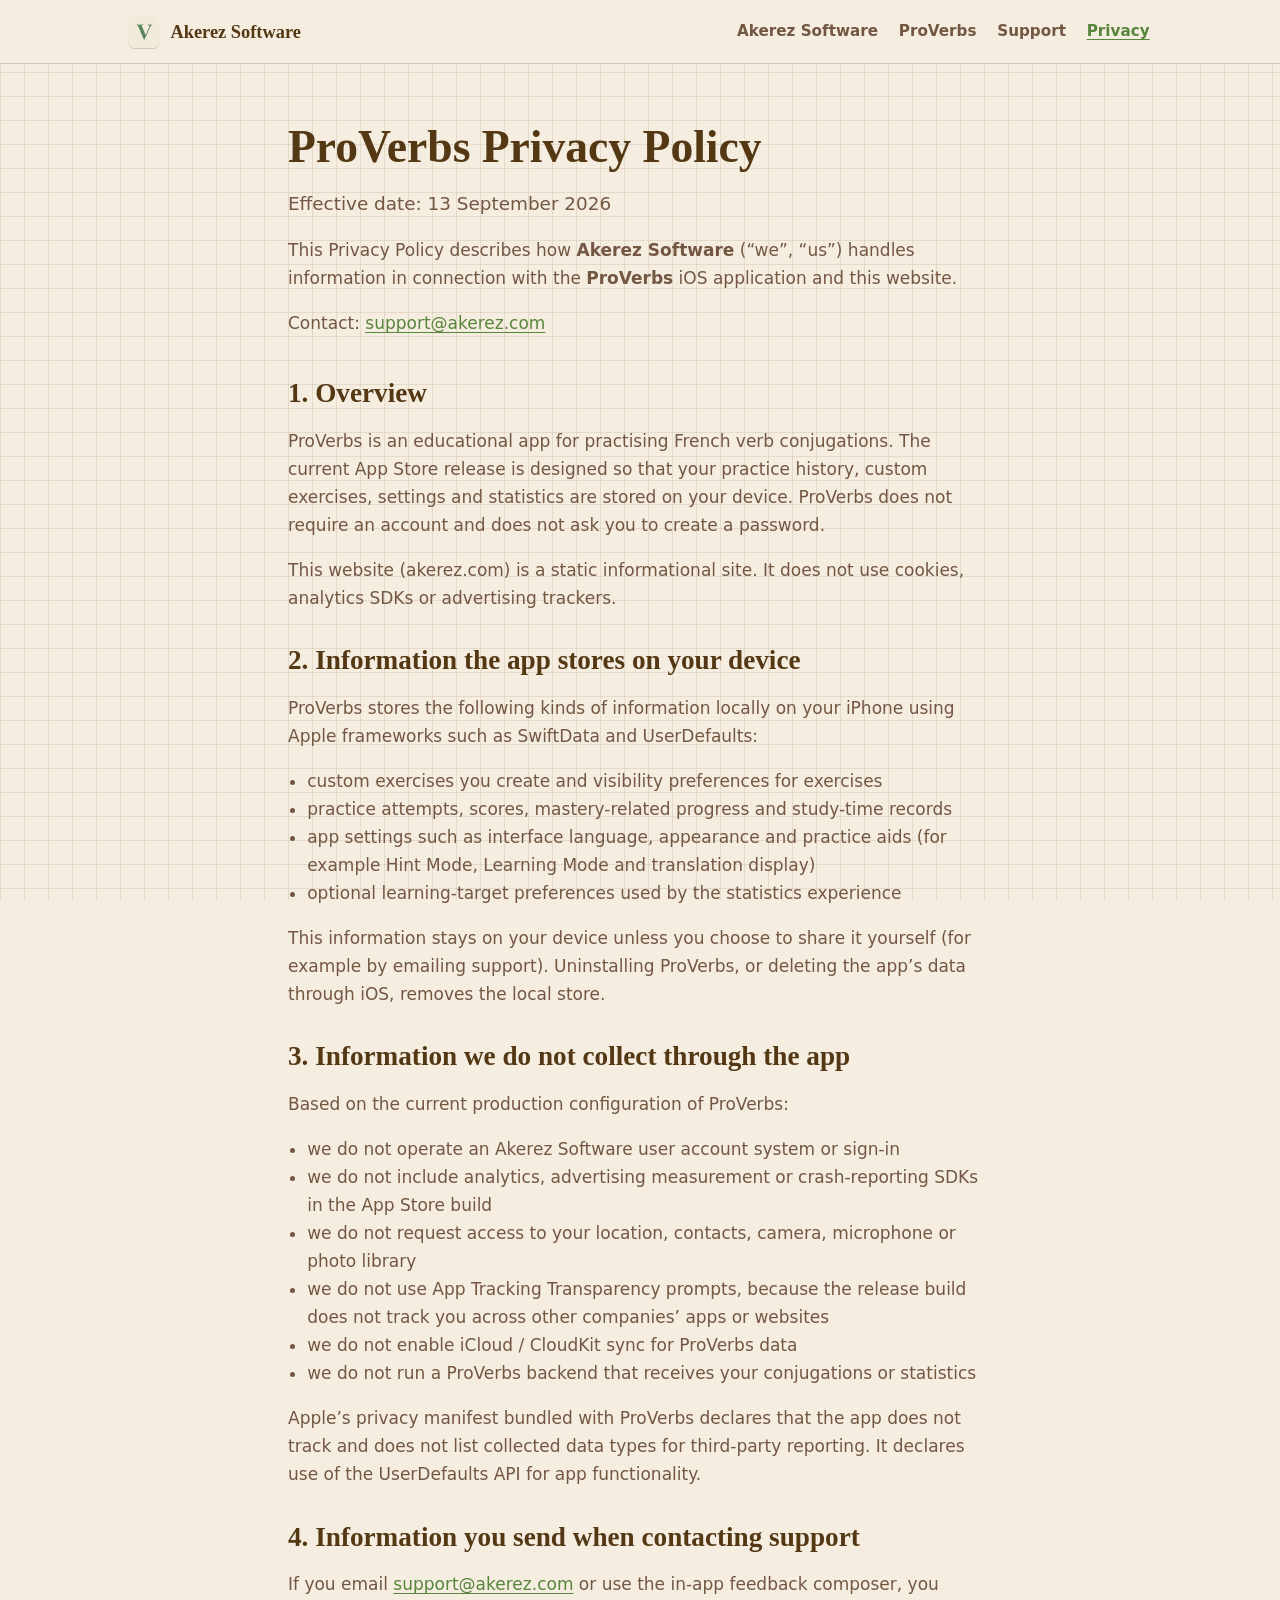
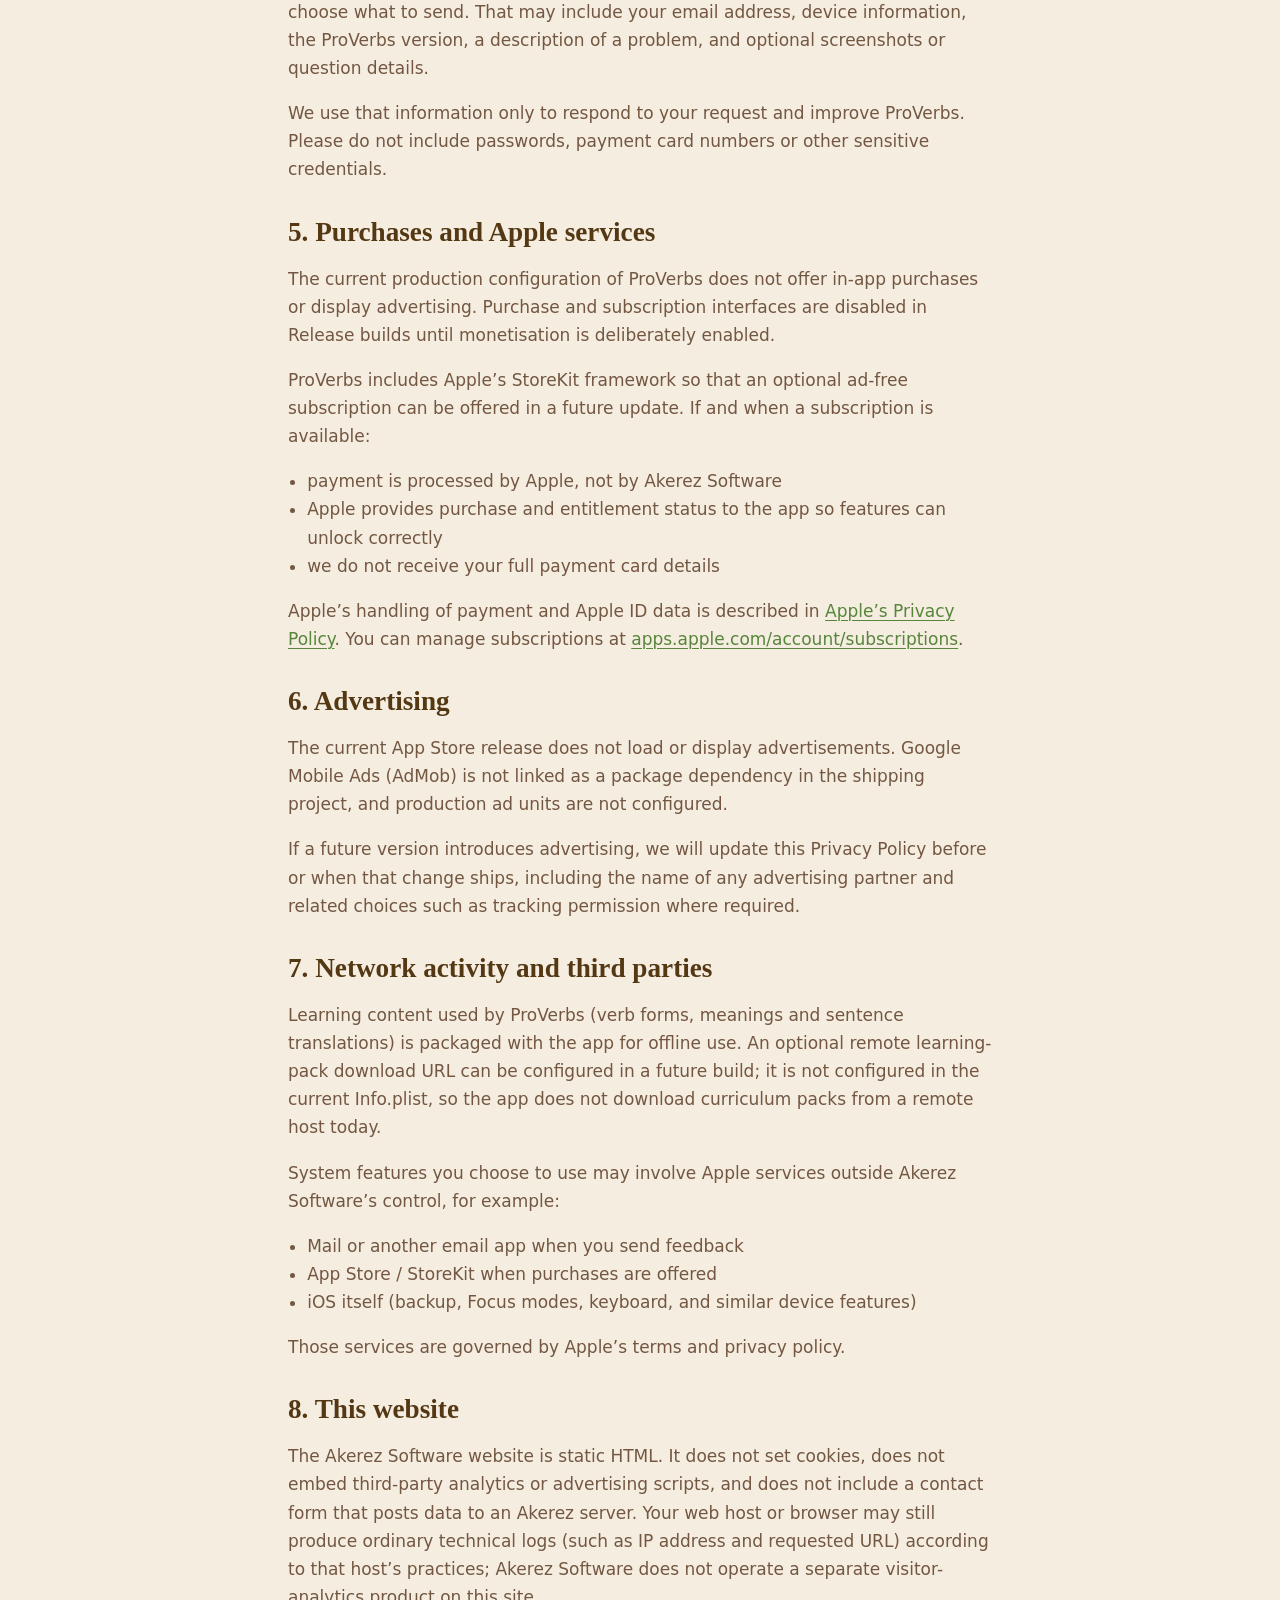
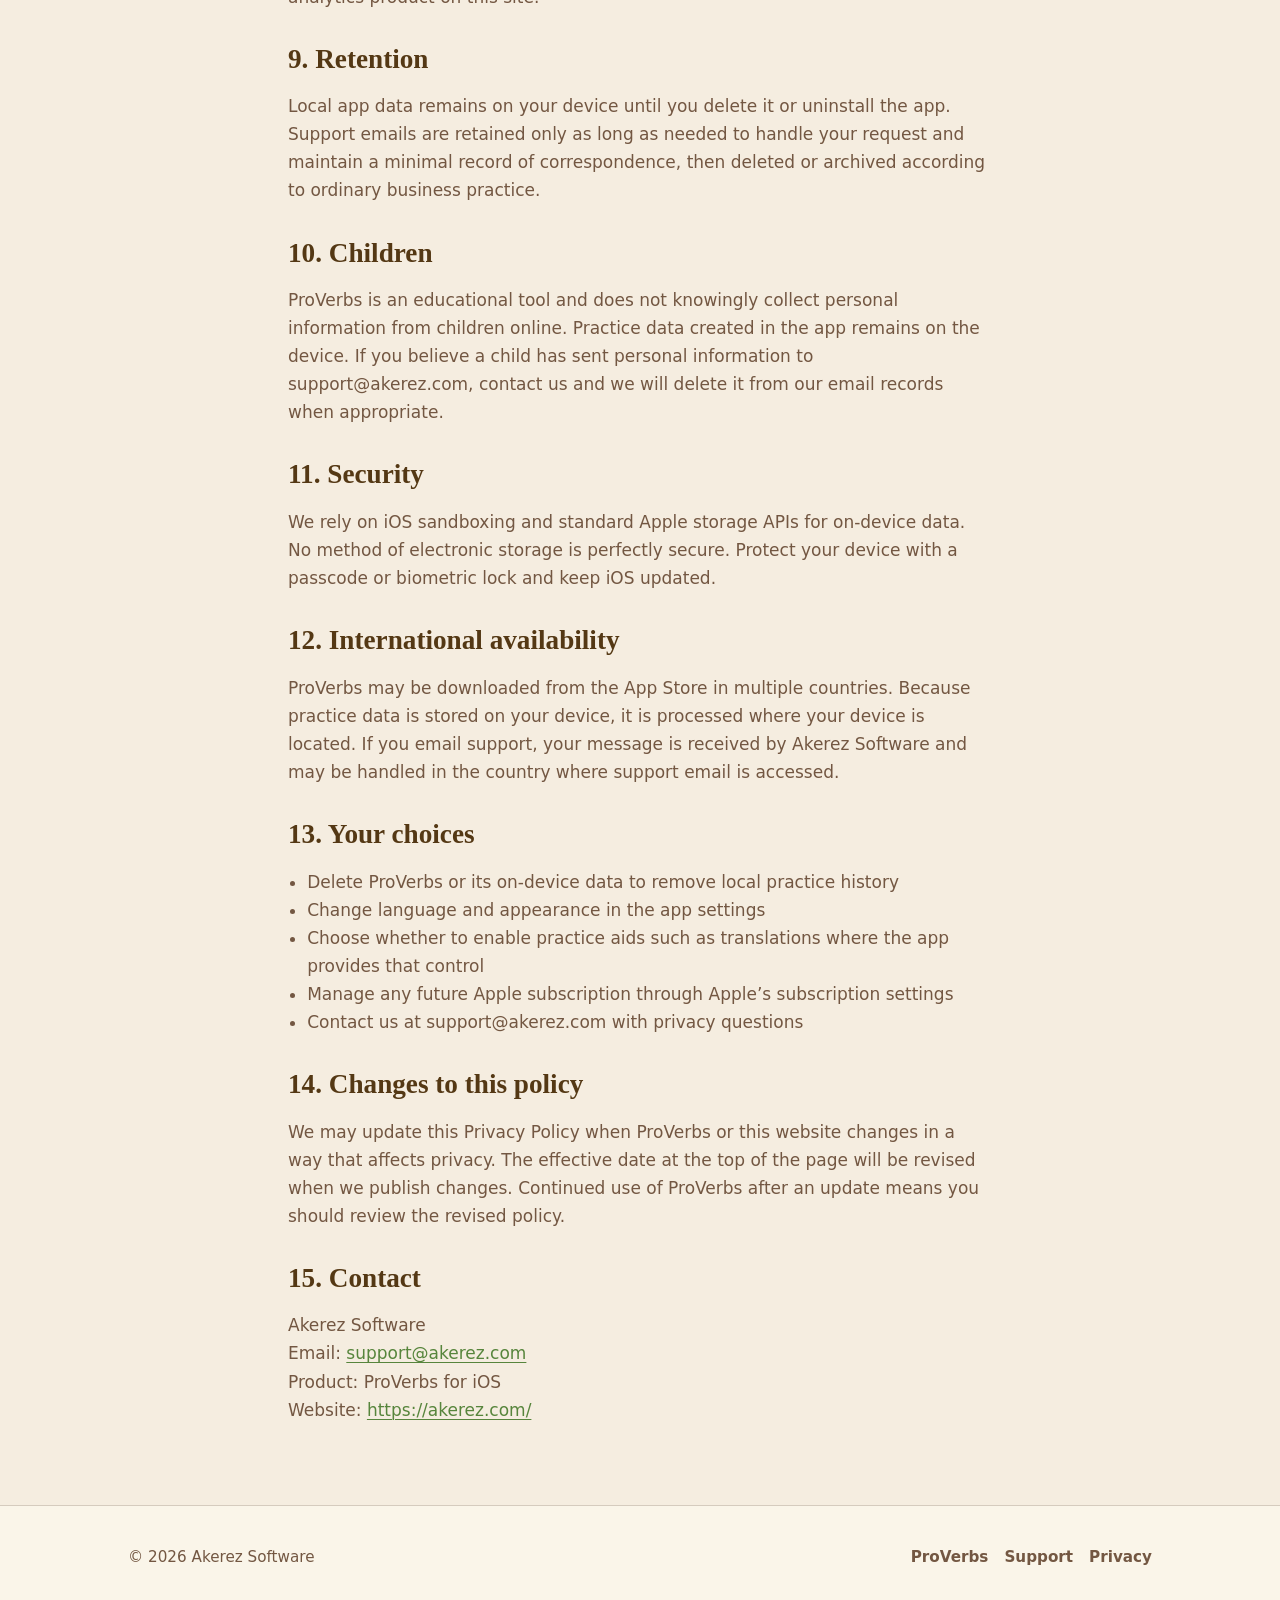
==== privacy/index.html @ 6fb81c15 "Initial commit: Akerez Software static site for ProVerbs. Publish marketing, support, and privacy pa" ====
<!DOCTYPE html>
<html lang="en">
<head>
  <meta charset="utf-8">
  <meta name="viewport" content="width=device-width, initial-scale=1">
  <title>ProVerbs Privacy Policy — Akerez Software</title>
  <meta name="description" content="Privacy Policy for the ProVerbs iOS app by Akerez Software. Learn how practice data is stored on your device and how optional Apple purchases may be handled.">
  <link rel="canonical" href="https://akerez.com/privacy/">
  <meta property="og:type" content="website">
  <meta property="og:site_name" content="Akerez Software">
  <meta property="og:title" content="ProVerbs Privacy Policy">
  <meta property="og:description" content="How ProVerbs handles information on your device and when you contact support.">
  <meta property="og:url" content="https://akerez.com/privacy/">
  <meta property="og:image" content="https://akerez.com/assets/app-icon.png">
  <meta name="twitter:card" content="summary">
  <link rel="icon" href="/assets/favicon.ico" sizes="any">
  <link rel="icon" type="image/png" href="/assets/favicon-32.png" sizes="32x32">
  <link rel="apple-touch-icon" href="/assets/apple-touch-icon.png">
  <link rel="stylesheet" href="/assets/styles.css">
</head>
<body>
  <a class="skip-link" href="#main">Skip to content</a>
  <header class="site-header">
    <div class="site-header__inner">
      <a class="brand" href="/">
        <img class="brand__mark" src="/assets/app-icon.png" width="32" height="32" alt="">
        <span>Akerez Software</span>
      </a>
      <nav class="nav" aria-label="Primary">
        <a href="/">Akerez Software</a>
        <a href="/proverbs/">ProVerbs</a>
        <a href="/support/">Support</a>
        <a href="/privacy/" aria-current="page">Privacy</a>
      </nav>
    </div>
  </header>

  <main id="main" class="shell shell--narrow policy">
    <header class="hero">
      <h1>ProVerbs Privacy Policy</h1>
      <p class="lede">Effective date: 13 September 2026</p>
      <p>This Privacy Policy describes how <strong>Akerez Software</strong> (“we”, “us”) handles information in connection with the <strong>ProVerbs</strong> iOS application and this website.</p>
      <p>Contact: <a href="mailto:support@akerez.com?subject=ProVerbs%20Privacy">support@akerez.com</a></p>
    </header>

    <section aria-labelledby="s-overview">
      <h2 id="s-overview">1. Overview</h2>
      <p>ProVerbs is an educational app for practising French verb conjugations. The current App Store release is designed so that your practice history, custom exercises, settings and statistics are stored on your device. ProVerbs does not require an account and does not ask you to create a password.</p>
      <p>This website (akerez.com) is a static informational site. It does not use cookies, analytics SDKs or advertising trackers.</p>
    </section>

    <section aria-labelledby="s-collect">
      <h2 id="s-collect">2. Information the app stores on your device</h2>
      <p>ProVerbs stores the following kinds of information locally on your iPhone using Apple frameworks such as SwiftData and UserDefaults:</p>
      <ul>
        <li>custom exercises you create and visibility preferences for exercises</li>
        <li>practice attempts, scores, mastery-related progress and study-time records</li>
        <li>app settings such as interface language, appearance and practice aids (for example Hint Mode, Learning Mode and translation display)</li>
        <li>optional learning-target preferences used by the statistics experience</li>
      </ul>
      <p>This information stays on your device unless you choose to share it yourself (for example by emailing support). Uninstalling ProVerbs, or deleting the app’s data through iOS, removes the local store.</p>
    </section>

    <section aria-labelledby="s-not-collect">
      <h2 id="s-not-collect">3. Information we do not collect through the app</h2>
      <p>Based on the current production configuration of ProVerbs:</p>
      <ul>
        <li>we do not operate an Akerez Software user account system or sign-in</li>
        <li>we do not include analytics, advertising measurement or crash-reporting SDKs in the App Store build</li>
        <li>we do not request access to your location, contacts, camera, microphone or photo library</li>
        <li>we do not use App Tracking Transparency prompts, because the release build does not track you across other companies’ apps or websites</li>
        <li>we do not enable iCloud / CloudKit sync for ProVerbs data</li>
        <li>we do not run a ProVerbs backend that receives your conjugations or statistics</li>
      </ul>
      <p>Apple’s privacy manifest bundled with ProVerbs declares that the app does not track and does not list collected data types for third-party reporting. It declares use of the UserDefaults API for app functionality.</p>
    </section>

    <section aria-labelledby="s-support">
      <h2 id="s-support">4. Information you send when contacting support</h2>
      <p>If you email <a href="mailto:support@akerez.com">support@akerez.com</a> or use the in-app feedback composer, you choose what to send. That may include your email address, device information, the ProVerbs version, a description of a problem, and optional screenshots or question details.</p>
      <p>We use that information only to respond to your request and improve ProVerbs. Please do not include passwords, payment card numbers or other sensitive credentials.</p>
    </section>

    <section aria-labelledby="s-purchases">
      <h2 id="s-purchases">5. Purchases and Apple services</h2>
      <p>The current production configuration of ProVerbs does not offer in-app purchases or display advertising. Purchase and subscription interfaces are disabled in Release builds until monetisation is deliberately enabled.</p>
      <p>ProVerbs includes Apple’s StoreKit framework so that an optional ad-free subscription can be offered in a future update. If and when a subscription is available:</p>
      <ul>
        <li>payment is processed by Apple, not by Akerez Software</li>
        <li>Apple provides purchase and entitlement status to the app so features can unlock correctly</li>
        <li>we do not receive your full payment card details</li>
      </ul>
      <p>Apple’s handling of payment and Apple&nbsp;ID data is described in
        <a href="https://www.apple.com/legal/privacy/" rel="noopener noreferrer">Apple’s Privacy Policy</a>.
        You can manage subscriptions at
        <a href="https://apps.apple.com/account/subscriptions" rel="noopener noreferrer">apps.apple.com/account/subscriptions</a>.
      </p>
    </section>

    <section aria-labelledby="s-ads">
      <h2 id="s-ads">6. Advertising</h2>
      <p>The current App Store release does not load or display advertisements. Google Mobile Ads (AdMob) is not linked as a package dependency in the shipping project, and production ad units are not configured.</p>
      <p>If a future version introduces advertising, we will update this Privacy Policy before or when that change ships, including the name of any advertising partner and related choices such as tracking permission where required.</p>
    </section>

    <section aria-labelledby="s-network">
      <h2 id="s-network">7. Network activity and third parties</h2>
      <p>Learning content used by ProVerbs (verb forms, meanings and sentence translations) is packaged with the app for offline use. An optional remote learning-pack download URL can be configured in a future build; it is not configured in the current Info.plist, so the app does not download curriculum packs from a remote host today.</p>
      <p>System features you choose to use may involve Apple services outside Akerez Software’s control, for example:</p>
      <ul>
        <li>Mail or another email app when you send feedback</li>
        <li>App Store / StoreKit when purchases are offered</li>
        <li>iOS itself (backup, Focus modes, keyboard, and similar device features)</li>
      </ul>
      <p>Those services are governed by Apple’s terms and privacy policy.</p>
    </section>

    <section aria-labelledby="s-website">
      <h2 id="s-website">8. This website</h2>
      <p>The Akerez Software website is static HTML. It does not set cookies, does not embed third-party analytics or advertising scripts, and does not include a contact form that posts data to an Akerez server. Your web host or browser may still produce ordinary technical logs (such as IP address and requested URL) according to that host’s practices; Akerez Software does not operate a separate visitor-analytics product on this site.</p>
    </section>

    <section aria-labelledby="s-retention">
      <h2 id="s-retention">9. Retention</h2>
      <p>Local app data remains on your device until you delete it or uninstall the app. Support emails are retained only as long as needed to handle your request and maintain a minimal record of correspondence, then deleted or archived according to ordinary business practice.</p>
    </section>

    <section aria-labelledby="s-children">
      <h2 id="s-children">10. Children</h2>
      <p>ProVerbs is an educational tool and does not knowingly collect personal information from children online. Practice data created in the app remains on the device. If you believe a child has sent personal information to support@akerez.com, contact us and we will delete it from our email records when appropriate.</p>
    </section>

    <section aria-labelledby="s-security">
      <h2 id="s-security">11. Security</h2>
      <p>We rely on iOS sandboxing and standard Apple storage APIs for on-device data. No method of electronic storage is perfectly secure. Protect your device with a passcode or biometric lock and keep iOS updated.</p>
    </section>

    <section aria-labelledby="s-international">
      <h2 id="s-international">12. International availability</h2>
      <p>ProVerbs may be downloaded from the App Store in multiple countries. Because practice data is stored on your device, it is processed where your device is located. If you email support, your message is received by Akerez Software and may be handled in the country where support email is accessed.</p>
    </section>

    <section aria-labelledby="s-choices">
      <h2 id="s-choices">13. Your choices</h2>
      <ul>
        <li>Delete ProVerbs or its on-device data to remove local practice history</li>
        <li>Change language and appearance in the app settings</li>
        <li>Choose whether to enable practice aids such as translations where the app provides that control</li>
        <li>Manage any future Apple subscription through Apple’s subscription settings</li>
        <li>Contact us at support@akerez.com with privacy questions</li>
      </ul>
    </section>

    <section aria-labelledby="s-changes">
      <h2 id="s-changes">14. Changes to this policy</h2>
      <p>We may update this Privacy Policy when ProVerbs or this website changes in a way that affects privacy. The effective date at the top of the page will be revised when we publish changes. Continued use of ProVerbs after an update means you should review the revised policy.</p>
    </section>

    <section aria-labelledby="s-contact">
      <h2 id="s-contact">15. Contact</h2>
      <p>Akerez Software<br>
        Email: <a href="mailto:support@akerez.com?subject=ProVerbs%20Privacy">support@akerez.com</a><br>
        Product: ProVerbs for iOS<br>
        Website: <a href="https://akerez.com/">https://akerez.com/</a>
      </p>
    </section>
  </main>

  <footer class="site-footer">
    <div class="site-footer__inner">
      <p>© 2026 Akerez Software</p>
      <nav aria-label="Footer">
        <a href="/proverbs/">ProVerbs</a>
        <a href="/support/">Support</a>
        <a href="/privacy/">Privacy</a>
      </nav>
    </div>
  </footer>
</body>
</html>
---- assets/styles.css ----
/* ProVerbs / Akerez Software — static site
   Palette mirrors the iOS AppTheme light appearance. */

:root {
  --bg: #f5ede0;
  --bg-card: #fcf7eb;
  --grid: rgba(199, 184, 158, 0.35);
  --green: #57853c;
  --green-soft: rgba(87, 133, 92, 0.16);
  --brown: #543814;
  --brown-secondary: #735742;
  --burgundy: #8c2e3d;
  --outline: rgba(84, 56, 36, 0.22);
  --focus: #2f5a2f;
  --max: 44rem;
  --wide: 64rem;
  --radius: 1rem;
  --space: clamp(1rem, 2.5vw, 1.75rem);
  --font-body: system-ui, -apple-system, "Segoe UI", Roboto, "Helvetica Neue", Arial, sans-serif;
  --font-display: "Iowan Old Style", "Palatino Linotype", Palatino, Georgia, "Times New Roman", serif;
  color-scheme: light;
}

*,
*::before,
*::after {
  box-sizing: border-box;
}

html {
  scroll-behavior: smooth;
}

@media (prefers-reduced-motion: reduce) {
  html {
    scroll-behavior: auto;
  }

  *,
  *::before,
  *::after {
    animation-duration: 0.01ms !important;
    animation-iteration-count: 1 !important;
    transition-duration: 0.01ms !important;
  }
}

body {
  margin: 0;
  min-height: 100vh;
  font-family: var(--font-body);
  font-size: 1.0625rem;
  line-height: 1.65;
  color: var(--brown);
  background-color: var(--bg);
  background-image:
    linear-gradient(var(--grid) 1px, transparent 1px),
    linear-gradient(90deg, var(--grid) 1px, transparent 1px);
  background-size: 24px 24px;
  background-attachment: fixed;
}

img {
  max-width: 100%;
  height: auto;
  display: block;
}

a {
  color: var(--green);
  text-decoration-thickness: 0.08em;
  text-underline-offset: 0.18em;
}

a:hover {
  color: var(--burgundy);
}

a:focus-visible,
button:focus-visible {
  outline: 3px solid var(--focus);
  outline-offset: 3px;
}

.skip-link {
  position: absolute;
  left: 1rem;
  top: -100px;
  z-index: 100;
  padding: 0.65rem 1rem;
  background: var(--bg-card);
  color: var(--brown);
  border: 1px solid var(--outline);
  border-radius: 0.5rem;
  font-weight: 600;
}

.skip-link:focus {
  top: 1rem;
}

.site-header {
  position: sticky;
  top: 0;
  z-index: 50;
  backdrop-filter: blur(8px);
  background: rgba(245, 237, 224, 0.92);
  border-bottom: 1px solid var(--outline);
}

.site-header__inner,
.site-footer__inner,
.shell {
  width: min(100% - 2rem, var(--wide));
  margin-inline: auto;
}

.site-header__inner {
  display: flex;
  flex-wrap: wrap;
  align-items: center;
  justify-content: space-between;
  gap: 0.75rem 1.25rem;
  padding: 0.85rem 0;
}

.brand {
  display: inline-flex;
  align-items: center;
  gap: 0.65rem;
  color: var(--brown);
  text-decoration: none;
  font-family: var(--font-display);
  font-weight: 700;
  font-size: 1.15rem;
}

.brand:hover {
  color: var(--green);
}

.brand__mark {
  width: 2rem;
  height: 2rem;
  border-radius: 0.45rem;
  box-shadow: 0 1px 0 var(--outline);
}

.nav {
  display: flex;
  flex-wrap: wrap;
  gap: 0.35rem 1rem;
}

.nav a {
  color: var(--brown-secondary);
  text-decoration: none;
  font-weight: 600;
  font-size: 0.95rem;
  padding: 0.35rem 0.15rem;
}

.nav a:hover,
.nav a[aria-current="page"] {
  color: var(--green);
  text-decoration: underline;
}

main {
  padding-block: clamp(2rem, 5vw, 3.5rem) 4rem;
}

.shell--narrow {
  width: min(100% - 2rem, var(--max));
}

.hero {
  margin-bottom: 2.5rem;
}

.hero__eyebrow {
  margin: 0 0 0.75rem;
  color: var(--green);
  font-weight: 700;
  letter-spacing: 0.04em;
  text-transform: uppercase;
  font-size: 0.8rem;
}

h1,
h2,
h3 {
  font-family: var(--font-display);
  line-height: 1.2;
  font-weight: 700;
  color: var(--brown);
}

h1 {
  margin: 0 0 0.85rem;
  font-size: clamp(2rem, 4.5vw, 2.85rem);
}

h2 {
  margin: 0 0 0.75rem;
  font-size: clamp(1.35rem, 3vw, 1.7rem);
}

h3 {
  margin: 0 0 0.5rem;
  font-size: 1.15rem;
}

.lede {
  margin: 0;
  max-width: 38rem;
  font-size: 1.15rem;
  color: var(--brown-secondary);
}

.card {
  background: var(--bg-card);
  border: 1px solid var(--outline);
  border-radius: var(--radius);
  padding: clamp(1.15rem, 2.5vw, 1.6rem);
  box-shadow: 0 8px 24px rgba(84, 56, 36, 0.06);
}

.card + .card {
  margin-top: 1.25rem;
}

.product-card {
  display: grid;
  gap: 1.25rem;
  align-items: center;
}

@media (min-width: 640px) {
  .product-card {
    grid-template-columns: auto 1fr;
  }
}

.product-card__icon {
  width: 5.5rem;
  height: 5.5rem;
  border-radius: 1.15rem;
  box-shadow: 0 4px 16px rgba(84, 56, 36, 0.12);
}

.product-card__actions {
  display: flex;
  flex-wrap: wrap;
  gap: 0.75rem 1rem;
  margin-top: 1rem;
}

.button {
  display: inline-flex;
  align-items: center;
  justify-content: center;
  gap: 0.4rem;
  min-height: 2.75rem;
  padding: 0.55rem 1.15rem;
  border-radius: 999px;
  border: 1px solid transparent;
  font-weight: 700;
  text-decoration: none;
  cursor: pointer;
}

.button--primary {
  background: var(--green);
  color: #fff;
}

.button--primary:hover {
  background: #466d42;
  color: #fff;
}

.button--ghost {
  background: transparent;
  color: var(--brown);
  border-color: var(--outline);
}

.button--ghost:hover {
  border-color: var(--green);
  color: var(--green);
}

.button--muted {
  background: var(--green-soft);
  color: var(--brown);
  border-color: transparent;
  cursor: default;
}

.feature-grid {
  display: grid;
  gap: 1.25rem;
  margin-top: 2rem;
}

@media (min-width: 720px) {
  .feature-grid {
    grid-template-columns: repeat(2, minmax(0, 1fr));
  }
}

.feature-grid h2 {
  margin-top: 0;
}

.feature-list {
  margin: 0.5rem 0 0;
  padding-left: 1.15rem;
  color: var(--brown-secondary);
}

.feature-list li + li {
  margin-top: 0.35rem;
}

.section {
  margin-top: 2.5rem;
}

.pill {
  display: inline-block;
  padding: 0.2rem 0.65rem;
  border-radius: 999px;
  background: var(--green-soft);
  color: var(--green);
  font-size: 0.8rem;
  font-weight: 700;
}

.faq details {
  border-top: 1px solid var(--outline);
  padding: 0.85rem 0;
}

.faq details:last-child {
  border-bottom: 1px solid var(--outline);
}

.faq summary {
  cursor: pointer;
  font-weight: 700;
  color: var(--brown);
  list-style: none;
}

.faq summary::-webkit-details-marker {
  display: none;
}

.faq summary::before {
  content: "+";
  display: inline-block;
  width: 1.25rem;
  color: var(--green);
  font-weight: 700;
}

.faq details[open] summary::before {
  content: "−";
}

.faq details p {
  margin: 0.65rem 0 0.15rem;
  color: var(--brown-secondary);
}

.policy h2 {
  margin-top: 2rem;
}

.policy p,
.policy li {
  color: var(--brown-secondary);
}

.policy ul {
  padding-left: 1.2rem;
}

.note {
  margin: 1.25rem 0 0;
  padding: 0.9rem 1rem;
  border-left: 4px solid var(--green);
  background: var(--green-soft);
  border-radius: 0 0.65rem 0.65rem 0;
  color: var(--brown);
}

.site-footer {
  border-top: 1px solid var(--outline);
  background: rgba(252, 247, 235, 0.85);
  padding: 1.5rem 0 2rem;
  margin-top: auto;
}

.site-footer__inner {
  display: flex;
  flex-wrap: wrap;
  gap: 0.75rem 1.5rem;
  justify-content: space-between;
  align-items: center;
  color: var(--brown-secondary);
  font-size: 0.95rem;
}

.site-footer nav {
  display: flex;
  flex-wrap: wrap;
  gap: 0.75rem 1rem;
}

.site-footer a {
  color: var(--brown-secondary);
  text-decoration: none;
  font-weight: 600;
}

.site-footer a:hover {
  color: var(--green);
  text-decoration: underline;
}

.contact-block {
  margin: 1.25rem 0;
}

.contact-block a {
  font-weight: 700;
  font-size: 1.15rem;
}

@media (max-width: 480px) {
  .nav {
    width: 100%;
  }
}
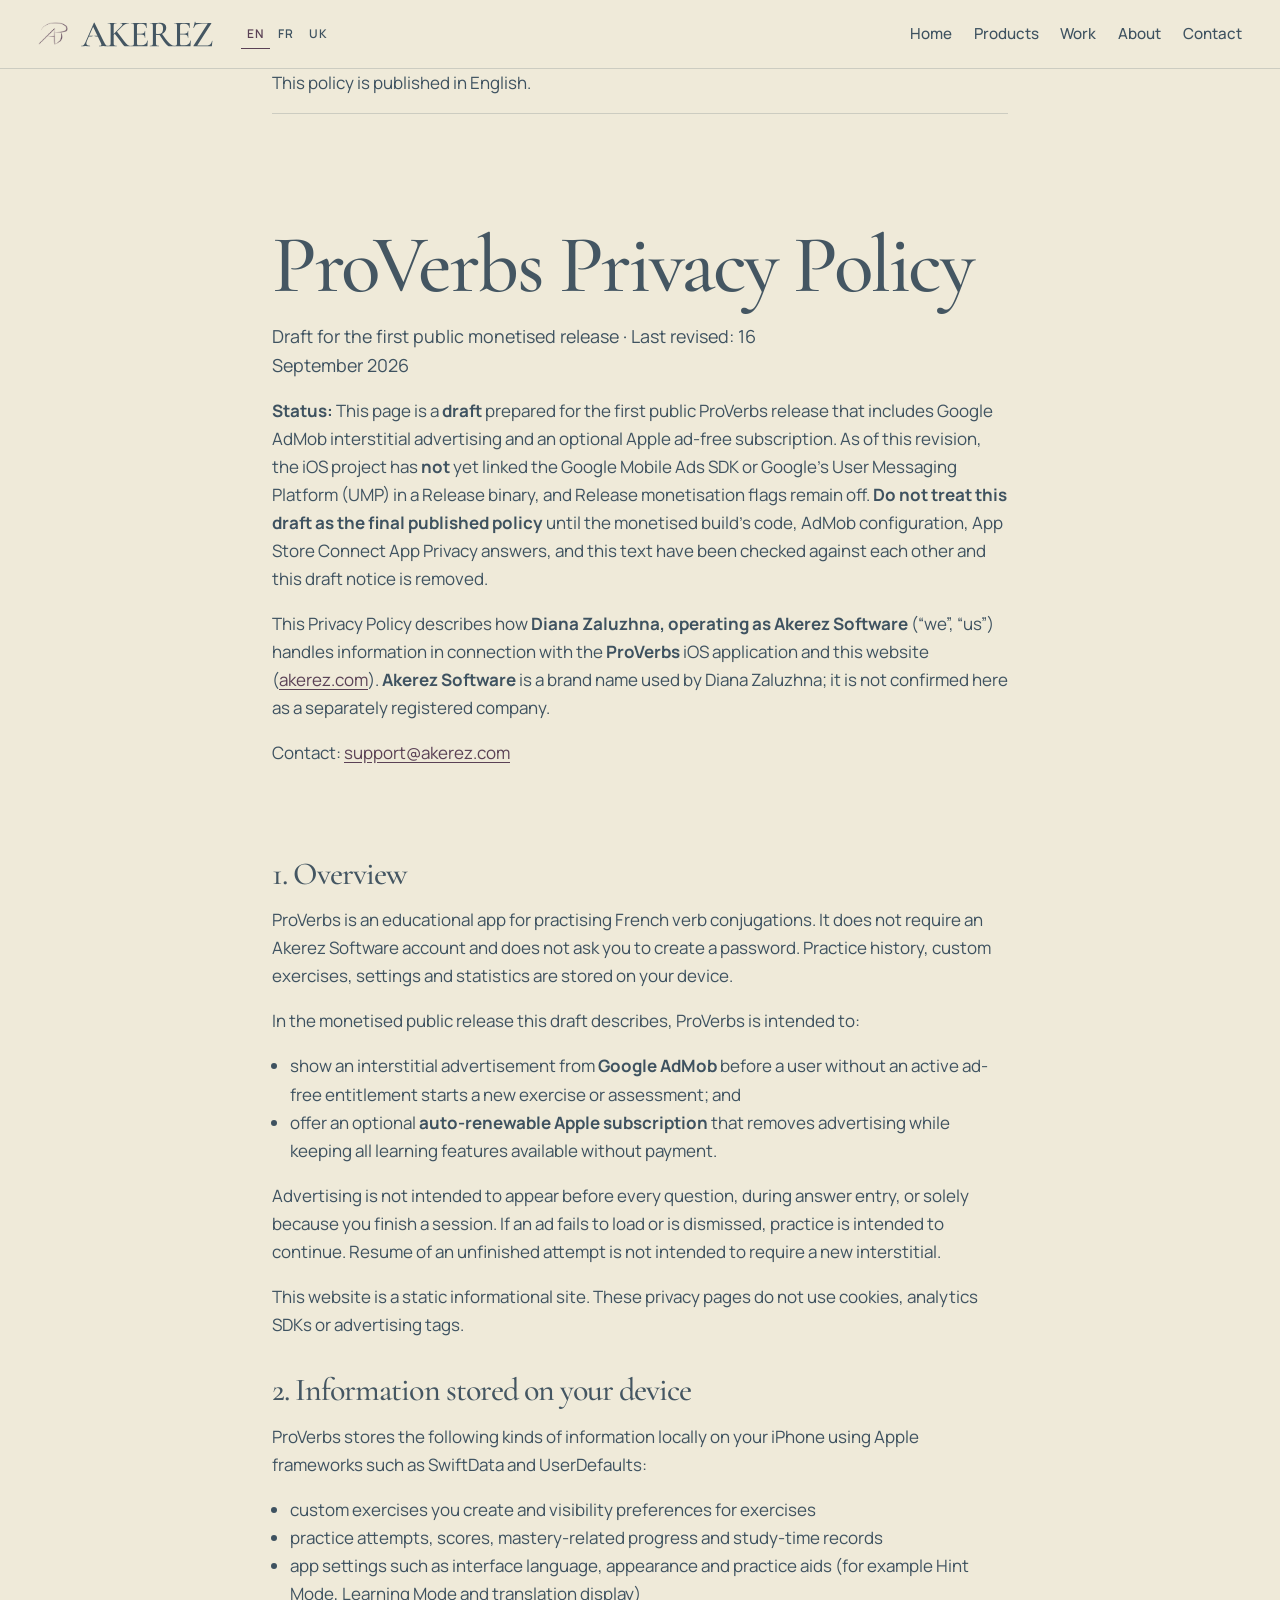
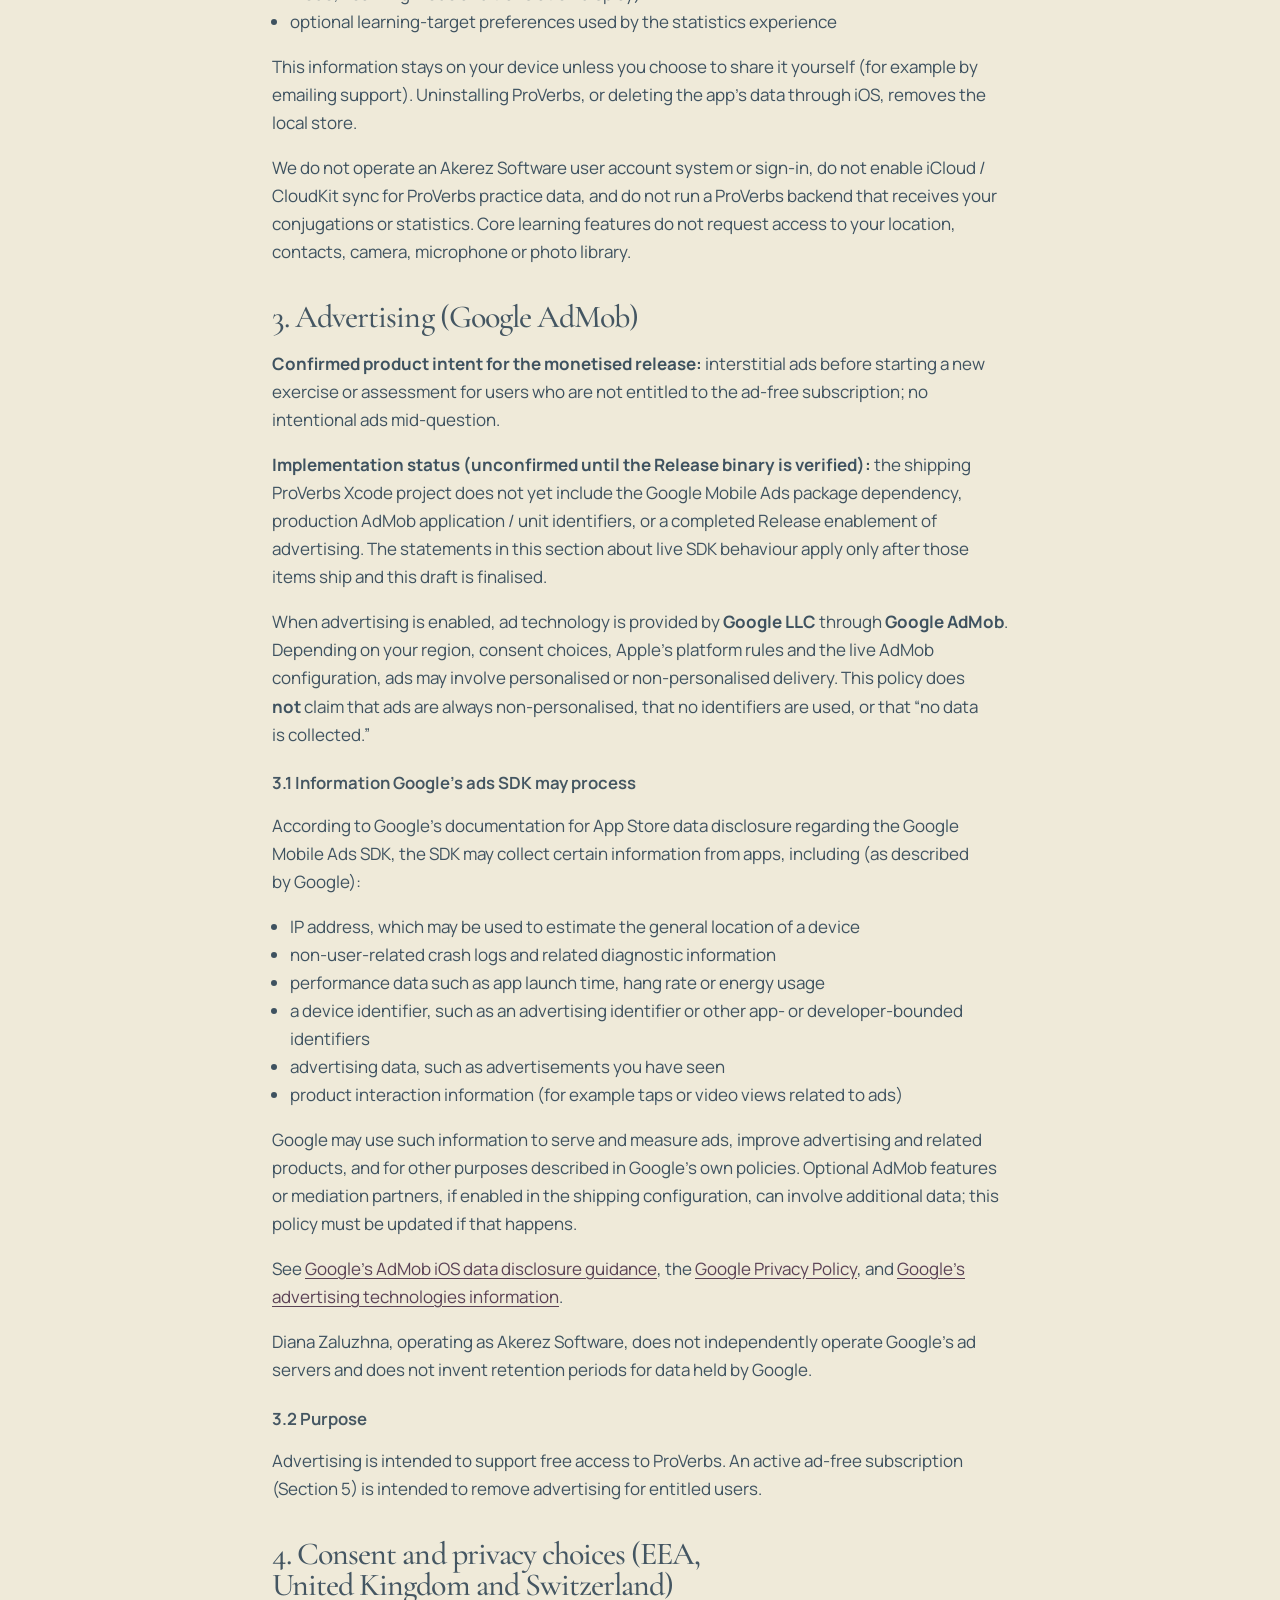
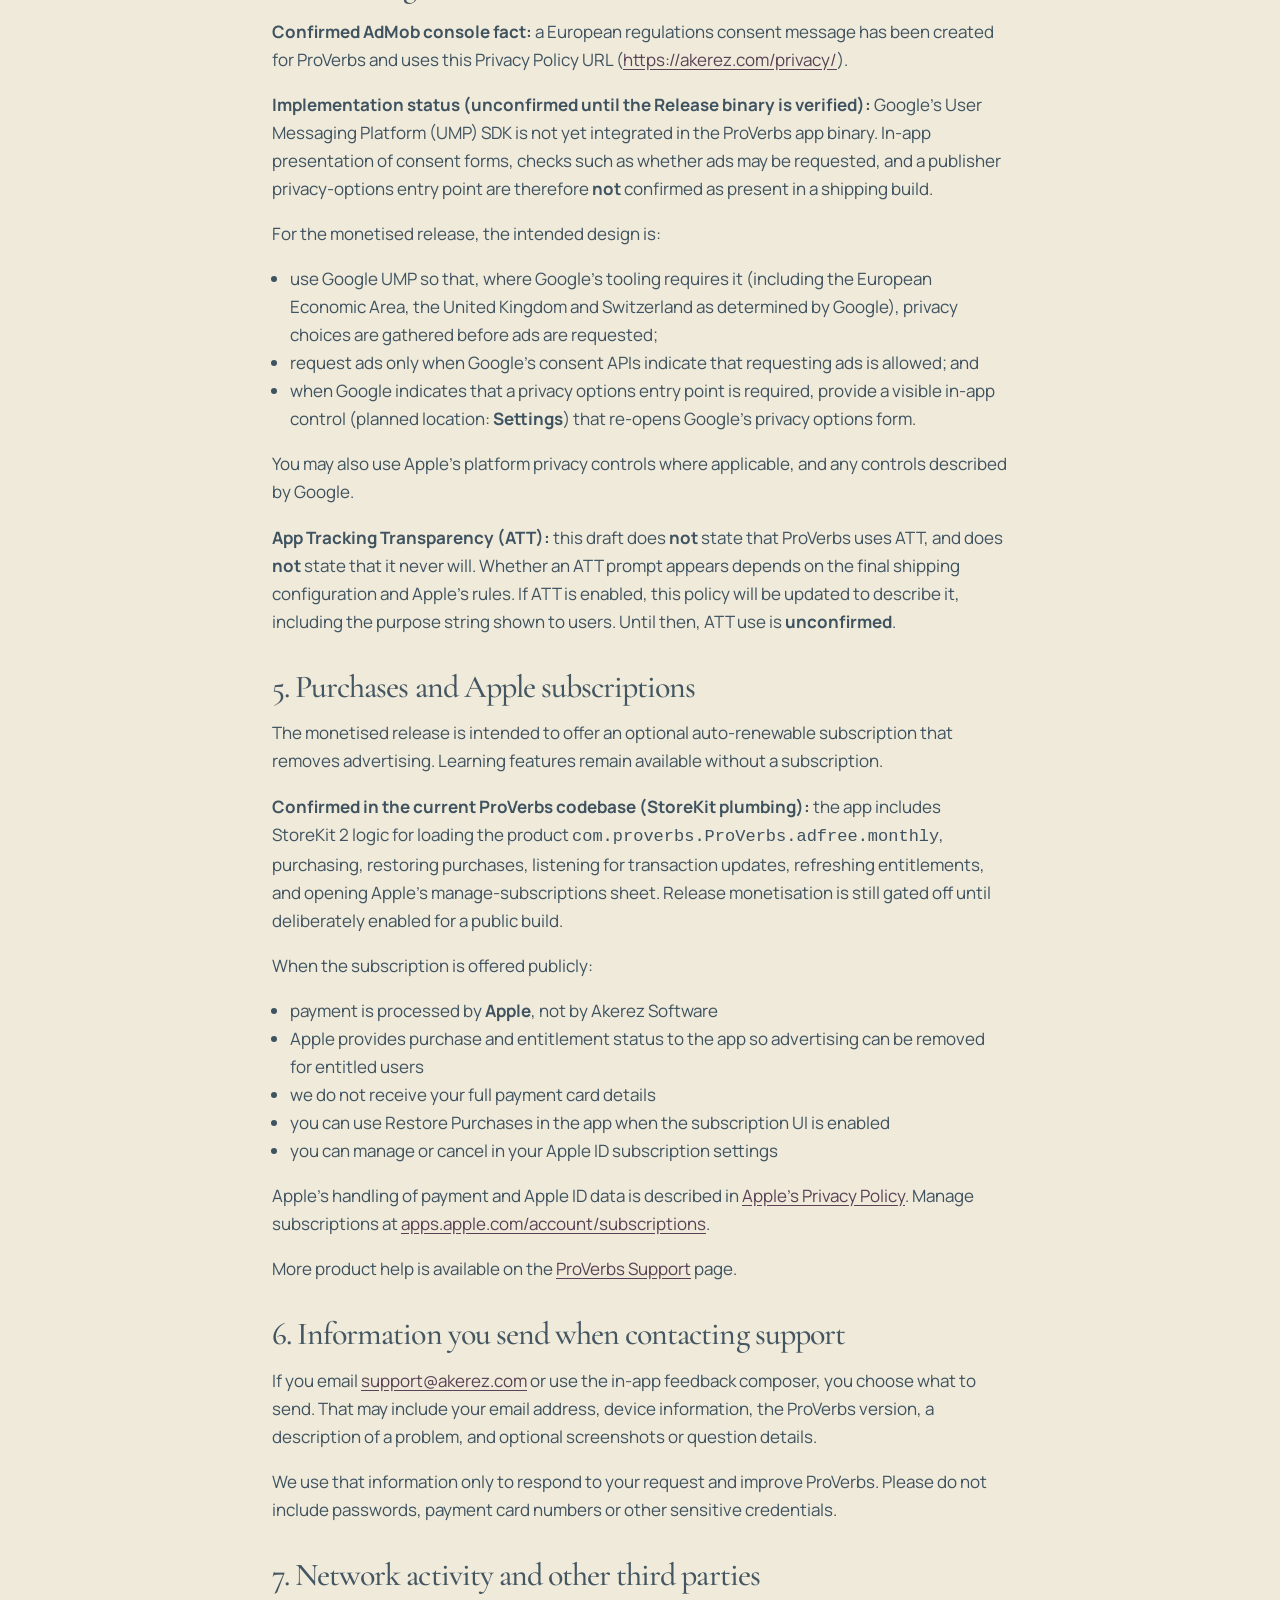
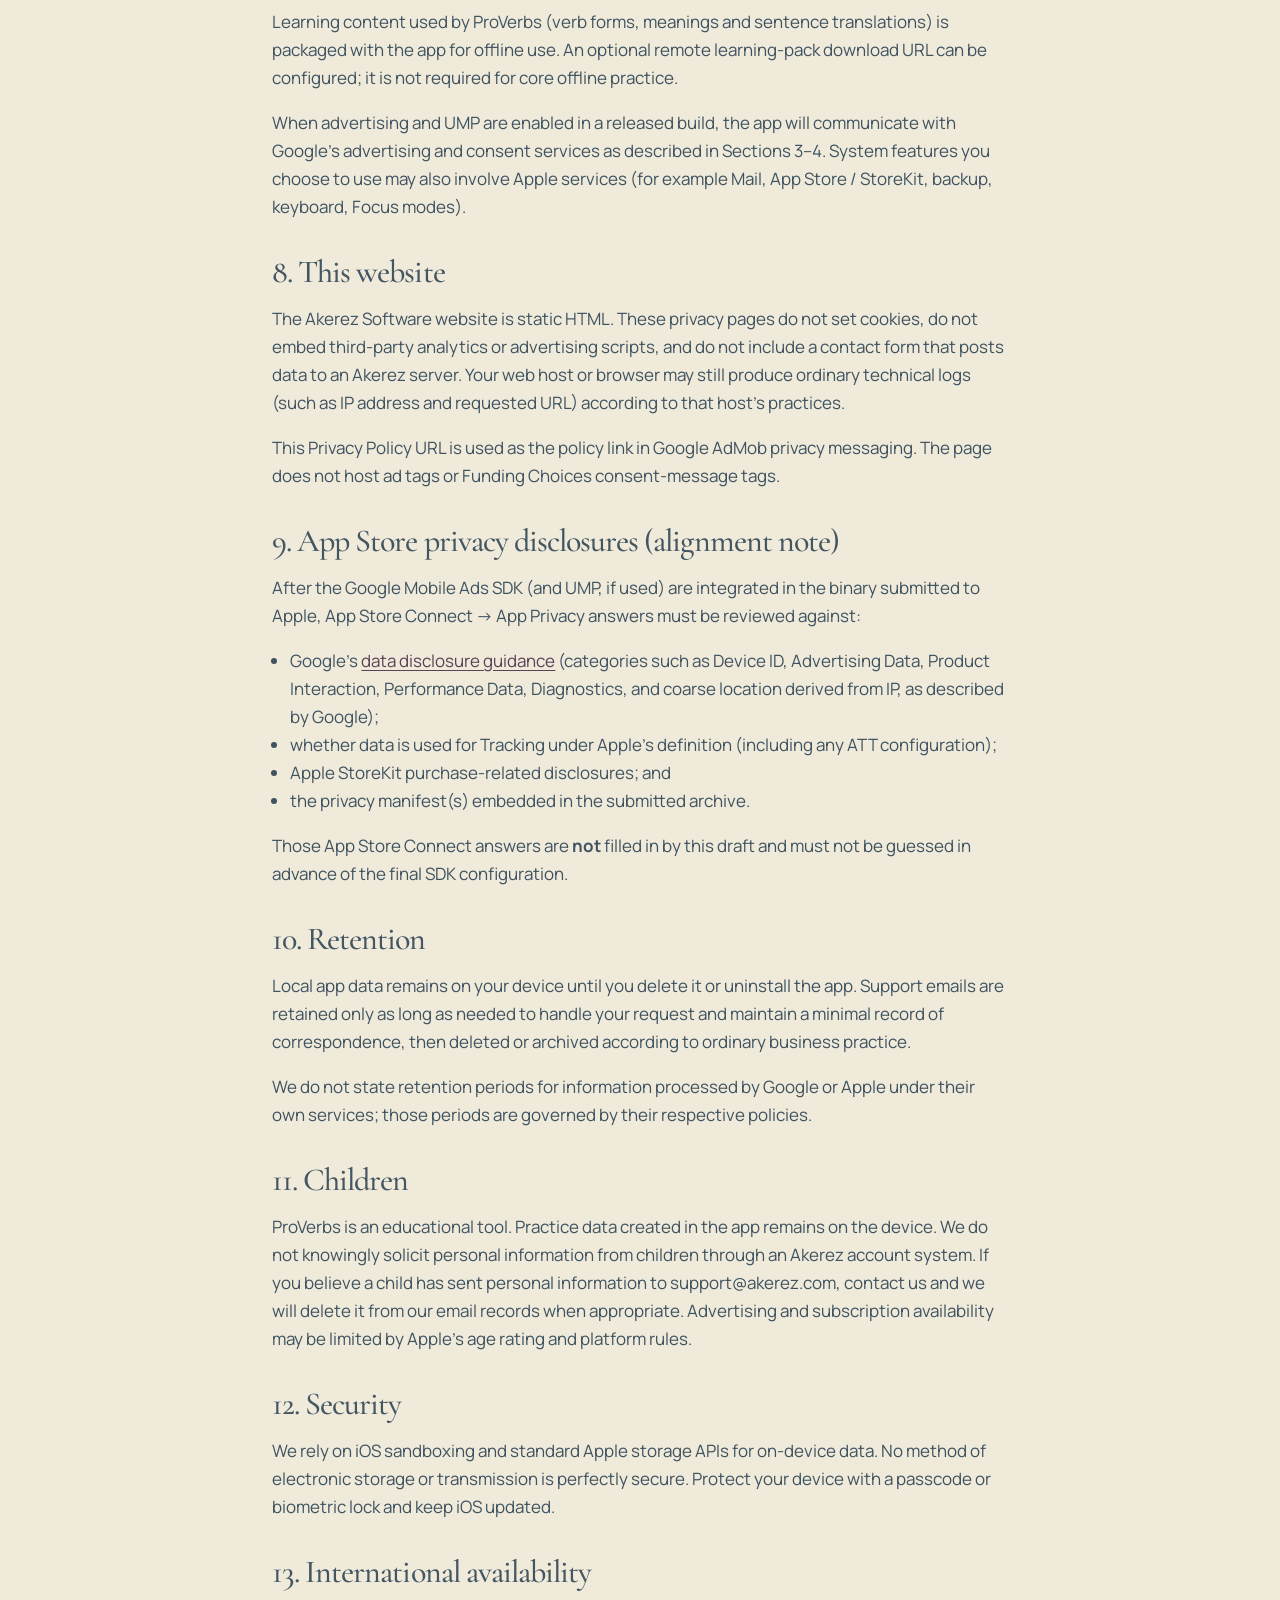
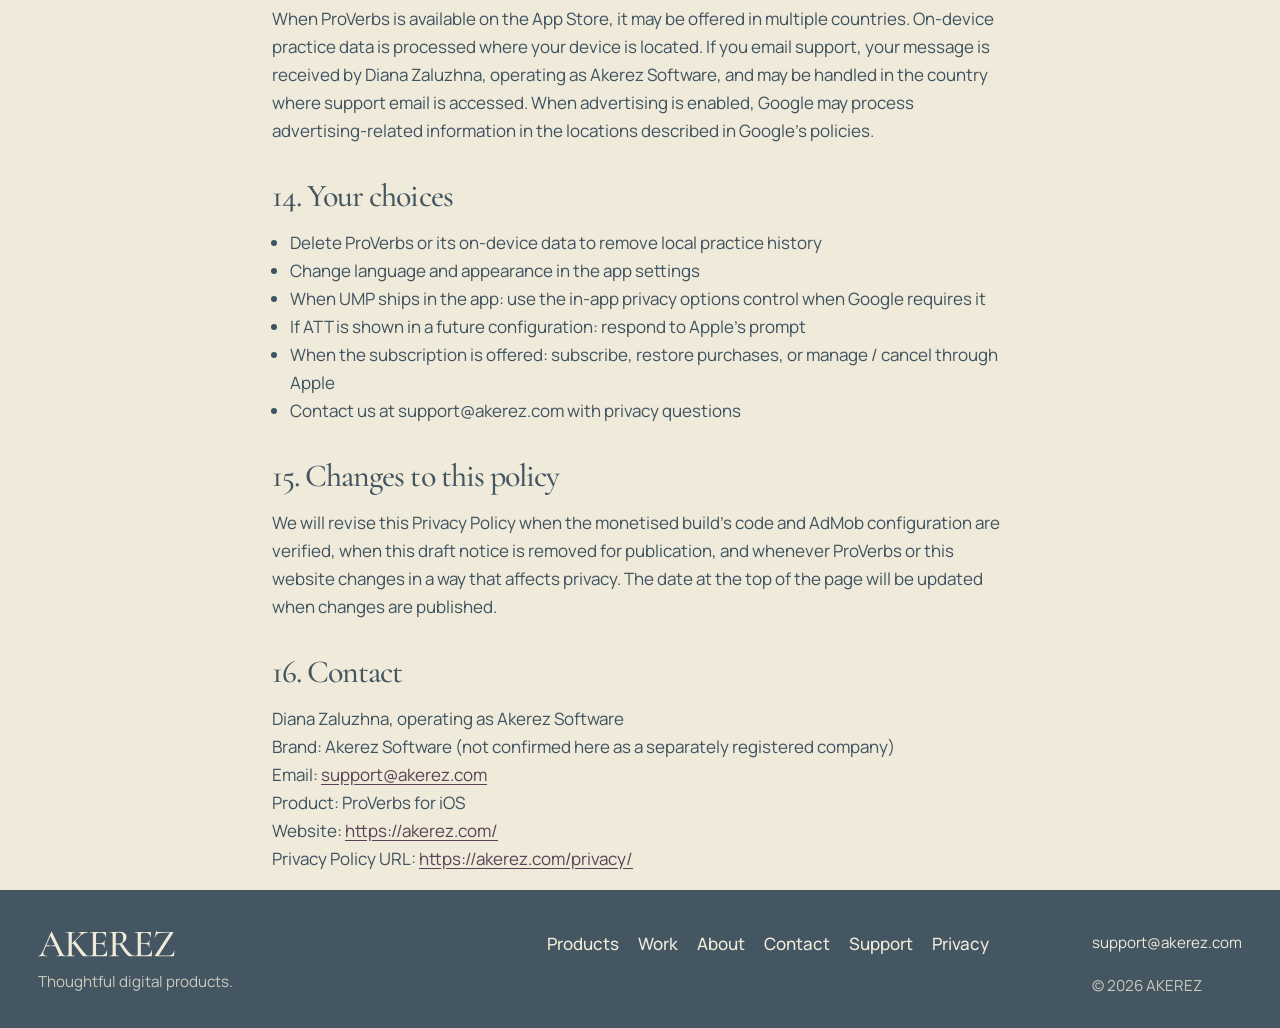
==== commit d1a68dbd: "Redesign AKEREZ around its own products. Shift the site to an editorial software identity, with prod" ====
--- a/privacy/index.html
+++ b/privacy/index.html
@@ -3,54 +3,87 @@
 <head>
   <meta charset="utf-8">
   <meta name="viewport" content="width=device-width, initial-scale=1">
-  <title>ProVerbs Privacy Policy — Akerez Software</title>
-  <meta name="description" content="Privacy Policy for the ProVerbs iOS app by Akerez Software. Learn how practice data is stored on your device and how optional Apple purchases may be handled.">
+  <title>ProVerbs Privacy Policy — AKEREZ</title>
+  <meta name="description" content="Privacy Policy for the ProVerbs iOS app by AKEREZ.">
+  <meta name="theme-color" content="#EFEAD9">
+  <meta name="robots" content="noindex">
   <link rel="canonical" href="https://akerez.com/privacy/">
   <meta property="og:type" content="website">
-  <meta property="og:site_name" content="Akerez Software">
-  <meta property="og:title" content="ProVerbs Privacy Policy">
-  <meta property="og:description" content="How ProVerbs handles information on your device and when you contact support.">
+  <meta property="og:site_name" content="AKEREZ">
+  <meta property="og:title" content="ProVerbs Privacy Policy — AKEREZ">
+  <meta property="og:description" content="Privacy Policy for the ProVerbs iOS app by AKEREZ.">
   <meta property="og:url" content="https://akerez.com/privacy/">
-  <meta property="og:image" content="https://akerez.com/assets/app-icon.png">
+  <meta property="og:image" content="https://akerez.com/assets/apple-touch-icon.png">
   <meta name="twitter:card" content="summary">
   <link rel="icon" href="/assets/favicon.ico" sizes="any">
   <link rel="icon" type="image/png" href="/assets/favicon-32.png" sizes="32x32">
   <link rel="apple-touch-icon" href="/assets/apple-touch-icon.png">
   <link rel="stylesheet" href="/assets/styles.css">
+  <script>
+    (function () {
+      try {
+        var stored = localStorage.getItem("akerez-lang");
+        var nav = (navigator.language || "en").toLowerCase();
+        var lang = stored || (nav.indexOf("fr") === 0 ? "fr" : nav.indexOf("uk") === 0 ? "uk" : "en");
+        if (lang !== "en" && lang !== "fr" && lang !== "uk") lang = "en";
+        document.documentElement.lang = lang;
+      } catch (e) {}
+      document.documentElement.classList.add("js");
+    })();
+  </script>
 </head>
-<body>
-  <a class="skip-link" href="#main">Skip to content</a>
+<body data-nav="" data-title="meta.privacy.title" data-description="meta.privacy.desc">
+  <a class="skip-link" href="#main" data-i18n="skip">Skip to content</a>
   <header class="site-header">
-    <div class="site-header__inner">
+    <div class="shell site-header__bar">
       <a class="brand" href="/">
-        <img class="brand__mark" src="/assets/app-icon.png" width="32" height="32" alt="">
-        <span>Akerez Software</span>
+        <span class="mark" aria-hidden="true"></span>
+        <span class="wordmark" role="img" aria-label="AKEREZ"></span>
       </a>
-      <nav class="nav" aria-label="Primary">
-        <a href="/">Akerez Software</a>
-        <a href="/proverbs/">ProVerbs</a>
-        <a href="/support/">Support</a>
-        <a href="/privacy/" aria-current="page">Privacy</a>
+      <div class="site-header__tools">
+        <div class="lang" role="group" data-i18n-aria="lang.label" aria-label="Language">
+          <button type="button" data-set-lang="en" lang="en">EN</button>
+          <button type="button" data-set-lang="fr" lang="fr">FR</button>
+          <button type="button" data-set-lang="uk" lang="uk">UK</button>
+        </div>
+        <button class="nav-toggle" type="button" aria-expanded="false" aria-controls="site-nav" data-i18n-aria="nav.open" aria-label="Menu">
+          <span class="nav-toggle__icon" aria-hidden="true"></span>
+        </button>
+      </div>
+      <nav class="nav" id="site-nav" data-i18n-aria="nav.label" aria-label="Primary">
+        <a href="/" data-nav-link="home" data-i18n="nav.home">Home</a>
+        <a href="/products/" data-nav-link="products" data-i18n="nav.products">Products</a>
+        <a href="/work/" data-nav-link="work" data-i18n="nav.work">Work</a>
+        <a href="/about/" data-nav-link="about" data-i18n="nav.about">About</a>
+        <a href="/contact/" data-nav-link="contact" data-i18n="nav.contact">Contact</a>
       </nav>
     </div>
   </header>
 
   <main id="main" class="shell shell--narrow policy">
-    <header class="hero">
+    <p class="notice" data-i18n="privacyNote">This policy is published in English.</p>
+    <header class="page-hero">
       <h1>ProVerbs Privacy Policy</h1>
-      <p class="lede">Effective date: 13 September 2026</p>
-      <p>This Privacy Policy describes how <strong>Akerez Software</strong> (“we”, “us”) handles information in connection with the <strong>ProVerbs</strong> iOS application and this website.</p>
+      <p class="lede">Draft for the first public monetised release · Last revised: 16 September 2026</p>
+      <p><strong>Status:</strong> This page is a <strong>draft</strong> prepared for the first public ProVerbs release that includes Google AdMob interstitial advertising and an optional Apple ad-free subscription. As of this revision, the iOS project has <strong>not</strong> yet linked the Google Mobile Ads SDK or Google’s User Messaging Platform (UMP) in a Release binary, and Release monetisation flags remain off. <strong>Do not treat this draft as the final published policy</strong> until the monetised build’s code, AdMob configuration, App Store Connect App Privacy answers, and this text have been checked against each other and this draft notice is removed.</p>
+      <p>This Privacy Policy describes how <strong>Diana Zaluzhna, operating as Akerez Software</strong> (“we”, “us”) handles information in connection with the <strong>ProVerbs</strong> iOS application and this website (<a href="https://akerez.com/">akerez.com</a>). <strong>Akerez Software</strong> is a brand name used by Diana Zaluzhna; it is not confirmed here as a separately registered company.</p>
       <p>Contact: <a href="mailto:support@akerez.com?subject=ProVerbs%20Privacy">support@akerez.com</a></p>
     </header>
 
     <section aria-labelledby="s-overview">
       <h2 id="s-overview">1. Overview</h2>
-      <p>ProVerbs is an educational app for practising French verb conjugations. The current App Store release is designed so that your practice history, custom exercises, settings and statistics are stored on your device. ProVerbs does not require an account and does not ask you to create a password.</p>
-      <p>This website (akerez.com) is a static informational site. It does not use cookies, analytics SDKs or advertising trackers.</p>
-    </section>
-
-    <section aria-labelledby="s-collect">
-      <h2 id="s-collect">2. Information the app stores on your device</h2>
+      <p>ProVerbs is an educational app for practising French verb conjugations. It does not require an Akerez Software account and does not ask you to create a password. Practice history, custom exercises, settings and statistics are stored on your device.</p>
+      <p>In the monetised public release this draft describes, ProVerbs is intended to:</p>
+      <ul>
+        <li>show an interstitial advertisement from <strong>Google AdMob</strong> before a user without an active ad-free entitlement starts a <em>new</em> exercise or assessment; and</li>
+        <li>offer an optional <strong>auto-renewable Apple subscription</strong> that removes advertising while keeping all learning features available without payment.</li>
+      </ul>
+      <p>Advertising is not intended to appear before every question, during answer entry, or solely because you finish a session. If an ad fails to load or is dismissed, practice is intended to continue. Resume of an unfinished attempt is not intended to require a new interstitial.</p>
+      <p>This website is a static informational site. These privacy pages do not use cookies, analytics SDKs or advertising tags.</p>
+    </section>
+
+    <section aria-labelledby="s-device">
+      <h2 id="s-device">2. Information stored on your device</h2>
       <p>ProVerbs stores the following kinds of information locally on your iPhone using Apple frameworks such as SwiftData and UserDefaults:</p>
       <ul>
         <li>custom exercises you create and visibility preferences for exercises</li>
@@ -59,122 +92,180 @@
         <li>optional learning-target preferences used by the statistics experience</li>
       </ul>
       <p>This information stays on your device unless you choose to share it yourself (for example by emailing support). Uninstalling ProVerbs, or deleting the app’s data through iOS, removes the local store.</p>
-    </section>
-
-    <section aria-labelledby="s-not-collect">
-      <h2 id="s-not-collect">3. Information we do not collect through the app</h2>
-      <p>Based on the current production configuration of ProVerbs:</p>
-      <ul>
-        <li>we do not operate an Akerez Software user account system or sign-in</li>
-        <li>we do not include analytics, advertising measurement or crash-reporting SDKs in the App Store build</li>
-        <li>we do not request access to your location, contacts, camera, microphone or photo library</li>
-        <li>we do not use App Tracking Transparency prompts, because the release build does not track you across other companies’ apps or websites</li>
-        <li>we do not enable iCloud / CloudKit sync for ProVerbs data</li>
-        <li>we do not run a ProVerbs backend that receives your conjugations or statistics</li>
-      </ul>
-      <p>Apple’s privacy manifest bundled with ProVerbs declares that the app does not track and does not list collected data types for third-party reporting. It declares use of the UserDefaults API for app functionality.</p>
+      <p>We do not operate an Akerez Software user account system or sign-in, do not enable iCloud / CloudKit sync for ProVerbs practice data, and do not run a ProVerbs backend that receives your conjugations or statistics. Core learning features do not request access to your location, contacts, camera, microphone or photo library.</p>
+    </section>
+
+    <section aria-labelledby="s-ads">
+      <h2 id="s-ads">3. Advertising (Google AdMob)</h2>
+      <p><strong>Confirmed product intent for the monetised release:</strong> interstitial ads before starting a new exercise or assessment for users who are not entitled to the ad-free subscription; no intentional ads mid-question.</p>
+      <p><strong>Implementation status (unconfirmed until the Release binary is verified):</strong> the shipping ProVerbs Xcode project does not yet include the Google Mobile Ads package dependency, production AdMob application / unit identifiers, or a completed Release enablement of advertising. The statements in this section about live SDK behaviour apply only after those items ship and this draft is finalised.</p>
+      <p>When advertising is enabled, ad technology is provided by <strong>Google LLC</strong> through <strong>Google AdMob</strong>. Depending on your region, consent choices, Apple’s platform rules and the live AdMob configuration, ads may involve personalised or non-personalised delivery. This policy does <strong>not</strong> claim that ads are always non-personalised, that no identifiers are used, or that “no data is collected.”</p>
+      <h3 id="s-ads-data">3.1 Information Google’s ads SDK may process</h3>
+      <p>According to Google’s documentation for App Store data disclosure regarding the Google Mobile Ads SDK, the SDK may collect certain information from apps, including (as described by Google):</p>
+      <ul>
+        <li>IP address, which may be used to estimate the general location of a device</li>
+        <li>non-user-related crash logs and related diagnostic information</li>
+        <li>performance data such as app launch time, hang rate or energy usage</li>
+        <li>a device identifier, such as an advertising identifier or other app- or developer-bounded identifiers</li>
+        <li>advertising data, such as advertisements you have seen</li>
+        <li>product interaction information (for example taps or video views related to ads)</li>
+      </ul>
+      <p>Google may use such information to serve and measure ads, improve advertising and related products, and for other purposes described in Google’s own policies. Optional AdMob features or mediation partners, if enabled in the shipping configuration, can involve additional data; this policy must be updated if that happens.</p>
+      <p>See
+        <a href="https://developers.google.com/admob/ios/privacy/data-disclosure" rel="noopener noreferrer">Google’s AdMob iOS data disclosure guidance</a>,
+        the
+        <a href="https://policies.google.com/privacy" rel="noopener noreferrer">Google Privacy Policy</a>,
+        and
+        <a href="https://policies.google.com/technologies/ads" rel="noopener noreferrer">Google’s advertising technologies information</a>.
+      </p>
+      <p>Diana Zaluzhna, operating as Akerez Software, does not independently operate Google’s ad servers and does not invent retention periods for data held by Google.</p>
+      <h3 id="s-ads-purpose">3.2 Purpose</h3>
+      <p>Advertising is intended to support free access to ProVerbs. An active ad-free subscription (Section&nbsp;5) is intended to remove advertising for entitled users.</p>
+    </section>
+
+    <section aria-labelledby="s-consent">
+      <h2 id="s-consent">4. Consent and privacy choices (EEA, United Kingdom and Switzerland)</h2>
+      <p><strong>Confirmed AdMob console fact:</strong> a European regulations consent message has been created for ProVerbs and uses this Privacy Policy URL
+        (<a href="https://akerez.com/privacy/">https://akerez.com/privacy/</a>).
+      </p>
+      <p><strong>Implementation status (unconfirmed until the Release binary is verified):</strong> Google’s User Messaging Platform (UMP) SDK is not yet integrated in the ProVerbs app binary. In-app presentation of consent forms, checks such as whether ads may be requested, and a publisher privacy-options entry point are therefore <strong>not</strong> confirmed as present in a shipping build.</p>
+      <p>For the monetised release, the intended design is:</p>
+      <ul>
+        <li>use Google UMP so that, where Google’s tooling requires it (including the European Economic Area, the United Kingdom and Switzerland as determined by Google), privacy choices are gathered before ads are requested;</li>
+        <li>request ads only when Google’s consent APIs indicate that requesting ads is allowed; and</li>
+        <li>when Google indicates that a privacy options entry point is required, provide a visible in-app control (planned location: <strong>Settings</strong>) that re-opens Google’s privacy options form.</li>
+      </ul>
+      <p>You may also use Apple’s platform privacy controls where applicable, and any controls described by Google.</p>
+      <p><strong>App Tracking Transparency (ATT):</strong> this draft does <strong>not</strong> state that ProVerbs uses ATT, and does <strong>not</strong> state that it never will. Whether an ATT prompt appears depends on the final shipping configuration and Apple’s rules. If ATT is enabled, this policy will be updated to describe it, including the purpose string shown to users. Until then, ATT use is <strong>unconfirmed</strong>.</p>
+    </section>
+
+    <section aria-labelledby="s-purchases">
+      <h2 id="s-purchases">5. Purchases and Apple subscriptions</h2>
+      <p>The monetised release is intended to offer an optional auto-renewable subscription that removes advertising. Learning features remain available without a subscription.</p>
+      <p><strong>Confirmed in the current ProVerbs codebase (StoreKit plumbing):</strong> the app includes StoreKit&nbsp;2 logic for loading the product
+        <code>com.proverbs.ProVerbs.adfree.monthly</code>, purchasing, restoring purchases, listening for transaction updates, refreshing entitlements, and opening Apple’s manage-subscriptions sheet. Release monetisation is still gated off until deliberately enabled for a public build.</p>
+      <p>When the subscription is offered publicly:</p>
+      <ul>
+        <li>payment is processed by <strong>Apple</strong>, not by Akerez Software</li>
+        <li>Apple provides purchase and entitlement status to the app so advertising can be removed for entitled users</li>
+        <li>we do not receive your full payment card details</li>
+        <li>you can use Restore Purchases in the app when the subscription UI is enabled</li>
+        <li>you can manage or cancel in your Apple&nbsp;ID subscription settings</li>
+      </ul>
+      <p>Apple’s handling of payment and Apple&nbsp;ID data is described in
+        <a href="https://www.apple.com/legal/privacy/" rel="noopener noreferrer">Apple’s Privacy Policy</a>.
+        Manage subscriptions at
+        <a href="https://apps.apple.com/account/subscriptions" rel="noopener noreferrer">apps.apple.com/account/subscriptions</a>.
+      </p>
+      <p>More product help is available on the
+        <a href="https://akerez.com/support/">ProVerbs Support</a> page.
+      </p>
     </section>
 
     <section aria-labelledby="s-support">
-      <h2 id="s-support">4. Information you send when contacting support</h2>
+      <h2 id="s-support">6. Information you send when contacting support</h2>
       <p>If you email <a href="mailto:support@akerez.com">support@akerez.com</a> or use the in-app feedback composer, you choose what to send. That may include your email address, device information, the ProVerbs version, a description of a problem, and optional screenshots or question details.</p>
       <p>We use that information only to respond to your request and improve ProVerbs. Please do not include passwords, payment card numbers or other sensitive credentials.</p>
     </section>
 
-    <section aria-labelledby="s-purchases">
-      <h2 id="s-purchases">5. Purchases and Apple services</h2>
-      <p>The current production configuration of ProVerbs does not offer in-app purchases or display advertising. Purchase and subscription interfaces are disabled in Release builds until monetisation is deliberately enabled.</p>
-      <p>ProVerbs includes Apple’s StoreKit framework so that an optional ad-free subscription can be offered in a future update. If and when a subscription is available:</p>
-      <ul>
-        <li>payment is processed by Apple, not by Akerez Software</li>
-        <li>Apple provides purchase and entitlement status to the app so features can unlock correctly</li>
-        <li>we do not receive your full payment card details</li>
-      </ul>
-      <p>Apple’s handling of payment and Apple&nbsp;ID data is described in
-        <a href="https://www.apple.com/legal/privacy/" rel="noopener noreferrer">Apple’s Privacy Policy</a>.
-        You can manage subscriptions at
-        <a href="https://apps.apple.com/account/subscriptions" rel="noopener noreferrer">apps.apple.com/account/subscriptions</a>.
-      </p>
-    </section>
-
-    <section aria-labelledby="s-ads">
-      <h2 id="s-ads">6. Advertising</h2>
-      <p>The current App Store release does not load or display advertisements. Google Mobile Ads (AdMob) is not linked as a package dependency in the shipping project, and production ad units are not configured.</p>
-      <p>If a future version introduces advertising, we will update this Privacy Policy before or when that change ships, including the name of any advertising partner and related choices such as tracking permission where required.</p>
-    </section>
-
     <section aria-labelledby="s-network">
-      <h2 id="s-network">7. Network activity and third parties</h2>
-      <p>Learning content used by ProVerbs (verb forms, meanings and sentence translations) is packaged with the app for offline use. An optional remote learning-pack download URL can be configured in a future build; it is not configured in the current Info.plist, so the app does not download curriculum packs from a remote host today.</p>
-      <p>System features you choose to use may involve Apple services outside Akerez Software’s control, for example:</p>
-      <ul>
-        <li>Mail or another email app when you send feedback</li>
-        <li>App Store / StoreKit when purchases are offered</li>
-        <li>iOS itself (backup, Focus modes, keyboard, and similar device features)</li>
-      </ul>
-      <p>Those services are governed by Apple’s terms and privacy policy.</p>
+      <h2 id="s-network">7. Network activity and other third parties</h2>
+      <p>Learning content used by ProVerbs (verb forms, meanings and sentence translations) is packaged with the app for offline use. An optional remote learning-pack download URL can be configured; it is not required for core offline practice.</p>
+      <p>When advertising and UMP are enabled in a released build, the app will communicate with Google’s advertising and consent services as described in Sections&nbsp;3–4. System features you choose to use may also involve Apple services (for example Mail, App Store / StoreKit, backup, keyboard, Focus modes).</p>
     </section>
 
     <section aria-labelledby="s-website">
       <h2 id="s-website">8. This website</h2>
-      <p>The Akerez Software website is static HTML. It does not set cookies, does not embed third-party analytics or advertising scripts, and does not include a contact form that posts data to an Akerez server. Your web host or browser may still produce ordinary technical logs (such as IP address and requested URL) according to that host’s practices; Akerez Software does not operate a separate visitor-analytics product on this site.</p>
+      <p>The Akerez Software website is static HTML. These privacy pages do not set cookies, do not embed third-party analytics or advertising scripts, and do not include a contact form that posts data to an Akerez server. Your web host or browser may still produce ordinary technical logs (such as IP address and requested URL) according to that host’s practices.</p>
+      <p>This Privacy Policy URL is used as the policy link in Google AdMob privacy messaging. The page does not host ad tags or Funding Choices consent-message tags.</p>
+    </section>
+
+    <section aria-labelledby="s-asc">
+      <h2 id="s-asc">9. App Store privacy disclosures (alignment note)</h2>
+      <p>After the Google Mobile Ads SDK (and UMP, if used) are integrated in the binary submitted to Apple, App Store Connect → App Privacy answers must be reviewed against:</p>
+      <ul>
+        <li>Google’s
+          <a href="https://developers.google.com/admob/ios/privacy/data-disclosure" rel="noopener noreferrer">data disclosure guidance</a>
+          (categories such as Device ID, Advertising Data, Product Interaction, Performance Data, Diagnostics, and coarse location derived from IP, as described by Google);</li>
+        <li>whether data is used for Tracking under Apple’s definition (including any ATT configuration);</li>
+        <li>Apple StoreKit purchase-related disclosures; and</li>
+        <li>the privacy manifest(s) embedded in the submitted archive.</li>
+      </ul>
+      <p>Those App Store Connect answers are <strong>not</strong> filled in by this draft and must not be guessed in advance of the final SDK configuration.</p>
     </section>
 
     <section aria-labelledby="s-retention">
-      <h2 id="s-retention">9. Retention</h2>
+      <h2 id="s-retention">10. Retention</h2>
       <p>Local app data remains on your device until you delete it or uninstall the app. Support emails are retained only as long as needed to handle your request and maintain a minimal record of correspondence, then deleted or archived according to ordinary business practice.</p>
+      <p>We do not state retention periods for information processed by Google or Apple under their own services; those periods are governed by their respective policies.</p>
     </section>
 
     <section aria-labelledby="s-children">
-      <h2 id="s-children">10. Children</h2>
-      <p>ProVerbs is an educational tool and does not knowingly collect personal information from children online. Practice data created in the app remains on the device. If you believe a child has sent personal information to support@akerez.com, contact us and we will delete it from our email records when appropriate.</p>
+      <h2 id="s-children">11. Children</h2>
+      <p>ProVerbs is an educational tool. Practice data created in the app remains on the device. We do not knowingly solicit personal information from children through an Akerez account system. If you believe a child has sent personal information to support@akerez.com, contact us and we will delete it from our email records when appropriate. Advertising and subscription availability may be limited by Apple’s age rating and platform rules.</p>
     </section>
 
     <section aria-labelledby="s-security">
-      <h2 id="s-security">11. Security</h2>
-      <p>We rely on iOS sandboxing and standard Apple storage APIs for on-device data. No method of electronic storage is perfectly secure. Protect your device with a passcode or biometric lock and keep iOS updated.</p>
+      <h2 id="s-security">12. Security</h2>
+      <p>We rely on iOS sandboxing and standard Apple storage APIs for on-device data. No method of electronic storage or transmission is perfectly secure. Protect your device with a passcode or biometric lock and keep iOS updated.</p>
     </section>
 
     <section aria-labelledby="s-international">
-      <h2 id="s-international">12. International availability</h2>
-      <p>ProVerbs may be downloaded from the App Store in multiple countries. Because practice data is stored on your device, it is processed where your device is located. If you email support, your message is received by Akerez Software and may be handled in the country where support email is accessed.</p>
+      <h2 id="s-international">13. International availability</h2>
+      <p>When ProVerbs is available on the App Store, it may be offered in multiple countries. On-device practice data is processed where your device is located. If you email support, your message is received by Diana Zaluzhna, operating as Akerez Software, and may be handled in the country where support email is accessed. When advertising is enabled, Google may process advertising-related information in the locations described in Google’s policies.</p>
     </section>
 
     <section aria-labelledby="s-choices">
-      <h2 id="s-choices">13. Your choices</h2>
+      <h2 id="s-choices">14. Your choices</h2>
       <ul>
         <li>Delete ProVerbs or its on-device data to remove local practice history</li>
         <li>Change language and appearance in the app settings</li>
-        <li>Choose whether to enable practice aids such as translations where the app provides that control</li>
-        <li>Manage any future Apple subscription through Apple’s subscription settings</li>
+        <li>When UMP ships in the app: use the in-app privacy options control when Google requires it</li>
+        <li>If ATT is shown in a future configuration: respond to Apple’s prompt</li>
+        <li>When the subscription is offered: subscribe, restore purchases, or manage / cancel through Apple</li>
         <li>Contact us at support@akerez.com with privacy questions</li>
       </ul>
     </section>
 
     <section aria-labelledby="s-changes">
-      <h2 id="s-changes">14. Changes to this policy</h2>
-      <p>We may update this Privacy Policy when ProVerbs or this website changes in a way that affects privacy. The effective date at the top of the page will be revised when we publish changes. Continued use of ProVerbs after an update means you should review the revised policy.</p>
+      <h2 id="s-changes">15. Changes to this policy</h2>
+      <p>We will revise this Privacy Policy when the monetised build’s code and AdMob configuration are verified, when this draft notice is removed for publication, and whenever ProVerbs or this website changes in a way that affects privacy. The date at the top of the page will be updated when changes are published.</p>
     </section>
 
     <section aria-labelledby="s-contact">
-      <h2 id="s-contact">15. Contact</h2>
-      <p>Akerez Software<br>
+      <h2 id="s-contact">16. Contact</h2>
+      <p>Diana Zaluzhna, operating as Akerez Software<br>
+        Brand: Akerez Software (not confirmed here as a separately registered company)<br>
         Email: <a href="mailto:support@akerez.com?subject=ProVerbs%20Privacy">support@akerez.com</a><br>
         Product: ProVerbs for iOS<br>
-        Website: <a href="https://akerez.com/">https://akerez.com/</a>
+        Website: <a href="https://akerez.com/">https://akerez.com/</a><br>
+        Privacy Policy URL: <a href="https://akerez.com/privacy/">https://akerez.com/privacy/</a>
       </p>
     </section>
   </main>
 
   <footer class="site-footer">
-    <div class="site-footer__inner">
-      <p>© 2026 Akerez Software</p>
+    <div class="shell site-footer__inner">
+      <div>
+        <span class="wordmark wordmark--light" role="img" aria-label="AKEREZ"></span>
+        <p data-i18n="footer.tag">Thoughtful digital products.</p>
+      </div>
       <nav aria-label="Footer">
-        <a href="/proverbs/">ProVerbs</a>
-        <a href="/support/">Support</a>
-        <a href="/privacy/">Privacy</a>
+        <a href="/products/" data-i18n="nav.products">Products</a>
+        <a href="/work/" data-i18n="nav.work">Work</a>
+        <a href="/about/" data-i18n="nav.about">About</a>
+        <a href="/contact/" data-i18n="nav.contact">Contact</a>
+        <a href="/support/" data-i18n="footer.support">Support</a>
+        <a href="/privacy/" data-i18n="footer.privacy">Privacy</a>
       </nav>
+      <div class="footer-meta">
+        <a href="mailto:support@akerez.com">support@akerez.com</a>
+        <p>© <span id="year">2026</span> AKEREZ</p>
+      </div>
     </div>
   </footer>
+  <script src="/assets/messages.js"></script>
+  <script src="/assets/catalog.js"></script>
+  <script src="/assets/site.js"></script>
 </body>
 </html>
--- a/assets/styles.css
+++ b/assets/styles.css
@@ -1,23 +1,49 @@
-/* ProVerbs / Akerez Software — static site
-   Palette mirrors the iOS AppTheme light appearance. */
+/* AKEREZ — editorial × technology
+   Manuscript ground, Storm structure, Fig used sparingly, Chambray for depth. */
+
+@font-face {
+  font-family: "Manrope";
+  src: url("/assets/fonts/manrope.woff2") format("woff2");
+  font-weight: 200 800;
+  font-style: normal;
+  font-display: swap;
+}
+
+@font-face {
+  font-family: "Cormorant Garamond";
+  src: url("/assets/fonts/cormorant-garamond.woff2") format("woff2");
+  font-weight: 300 700;
+  font-style: normal;
+  font-display: swap;
+}
 
 :root {
-  --bg: #f5ede0;
-  --bg-card: #fcf7eb;
-  --grid: rgba(199, 184, 158, 0.35);
-  --green: #57853c;
-  --green-soft: rgba(87, 133, 92, 0.16);
-  --brown: #543814;
-  --brown-secondary: #735742;
-  --burgundy: #8c2e3d;
-  --outline: rgba(84, 56, 36, 0.22);
-  --focus: #2f5a2f;
-  --max: 44rem;
-  --wide: 64rem;
-  --radius: 1rem;
-  --space: clamp(1rem, 2.5vw, 1.75rem);
-  --font-body: system-ui, -apple-system, "Segoe UI", Roboto, "Helvetica Neue", Arial, sans-serif;
-  --font-display: "Iowan Old Style", "Palatino Linotype", Palatino, Georgia, "Times New Roman", serif;
+  --fig: #5a4155;
+  --chambray: #8fa4b0;
+  --storm: #445662;
+  --manuscript: #efead9;
+  --timber: #9d836c;
+
+  --bg: var(--manuscript);
+  --ink: var(--storm);
+  --ink-soft: #3e5260;
+  --line: rgba(68, 86, 98, 0.2);
+  --line-strong: rgba(68, 86, 98, 0.42);
+  --surface: #f6f3ea;
+  --wash: #e6e7e2;
+  --fig-ink: #f3efe4;
+
+  --font-body: "Manrope", "Segoe UI", sans-serif;
+  --font-display: "Cormorant Garamond", "Palatino Linotype", Palatino, Georgia, serif;
+
+  --space-section: clamp(4.25rem, 8vw, 7.5rem);
+  --measure: 40rem;
+  --wide: 76rem;
+  --gutter: clamp(1.15rem, 3.5vw, 2.4rem);
+
+  --ease: cubic-bezier(0.22, 0.7, 0.2, 1);
+  --duration: 220ms;
+
   color-scheme: light;
 }
 
@@ -48,16 +74,20 @@
 body {
   margin: 0;
   min-height: 100vh;
+  display: flex;
+  flex-direction: column;
+  background: var(--bg);
+  color: var(--ink);
   font-family: var(--font-body);
   font-size: 1.0625rem;
+  font-weight: 400;
   line-height: 1.65;
-  color: var(--brown);
-  background-color: var(--bg);
-  background-image:
-    linear-gradient(var(--grid) 1px, transparent 1px),
-    linear-gradient(90deg, var(--grid) 1px, transparent 1px);
-  background-size: 24px 24px;
-  background-attachment: fixed;
+  font-synthesis: none;
+  text-rendering: optimizeLegibility;
+}
+
+body > main {
+  flex: 1;
 }
 
 img {
@@ -66,292 +96,947 @@
   display: block;
 }
 
+p {
+  text-wrap: pretty;
+}
+
+h1,
+h2,
+h3,
+.display {
+  font-family: var(--font-display);
+  font-weight: 500;
+  letter-spacing: -0.03em;
+  line-height: 0.96;
+  text-wrap: balance;
+  overflow-wrap: break-word;
+  color: inherit;
+}
+
+h1 {
+  margin: 0;
+  font-size: clamp(2.7rem, 6.4vw, 5.4rem);
+}
+
+h2 {
+  margin: 0;
+  font-size: clamp(2.15rem, 4.2vw, 3.5rem);
+}
+
+h3 {
+  margin: 0;
+  font-size: clamp(1.7rem, 2.4vw, 2.15rem);
+}
+
 a {
-  color: var(--green);
-  text-decoration-thickness: 0.08em;
-  text-underline-offset: 0.18em;
+  color: inherit;
 }
 
 a:hover {
-  color: var(--burgundy);
-}
-
-a:focus-visible,
-button:focus-visible {
-  outline: 3px solid var(--focus);
+  color: inherit;
+}
+
+:focus-visible {
+  outline: 2px solid var(--fig);
   outline-offset: 3px;
+}
+
+::selection {
+  background: #d5dee3;
+  color: var(--storm);
 }
 
 .skip-link {
   position: absolute;
-  left: 1rem;
-  top: -100px;
-  z-index: 100;
-  padding: 0.65rem 1rem;
-  background: var(--bg-card);
-  color: var(--brown);
-  border: 1px solid var(--outline);
-  border-radius: 0.5rem;
+  left: var(--gutter);
+  top: -120px;
+  z-index: 80;
+  padding: 0.7rem 1rem;
+  background: var(--surface);
+  color: var(--ink);
+  border: 1px solid var(--line-strong);
   font-weight: 600;
 }
 
 .skip-link:focus {
-  top: 1rem;
+  top: 0.75rem;
+}
+
+.shell {
+  width: min(100% - (var(--gutter) * 2), var(--wide));
+  margin-inline: auto;
+}
+
+.shell--narrow {
+  width: min(100% - (var(--gutter) * 2), 46rem);
+}
+
+/* Wordmark and symbol. The SVG is a mask so the cutout in A stays transparent. */
+
+.wordmark {
+  display: block;
+  background: var(--storm);
+  aspect-ratio: 5.126 / 1;
+  width: 8.6rem;
+  -webkit-mask: url("/assets/wordmark.svg") center / contain no-repeat;
+  mask: url("/assets/wordmark.svg") center / contain no-repeat;
+}
+
+.wordmark--display {
+  width: min(100%, 34rem);
+}
+
+.wordmark--light {
+  background: var(--manuscript);
+}
+
+.mark {
+  display: block;
+  background: var(--fig);
+  aspect-ratio: 640 / 501;
+  width: 1.85rem;
+  -webkit-mask: url("/assets/mark.png") center / contain no-repeat;
+  mask: url("/assets/mark.png") center / contain no-repeat;
+}
+
+.brand {
+  display: inline-flex;
+  align-items: center;
+  gap: 0.7rem;
+  text-decoration: none;
+  color: var(--ink);
+  min-width: 0;
+}
+
+.brand:hover {
+  color: var(--ink);
 }
 
 .site-header {
   position: sticky;
   top: 0;
-  z-index: 50;
-  backdrop-filter: blur(8px);
-  background: rgba(245, 237, 224, 0.92);
-  border-bottom: 1px solid var(--outline);
-}
-
-.site-header__inner,
-.site-footer__inner,
-.shell {
-  width: min(100% - 2rem, var(--wide));
-  margin-inline: auto;
-}
-
-.site-header__inner {
+  z-index: 40;
+  background: var(--manuscript);
+  border-bottom: 1px solid var(--line);
+}
+
+.site-header__bar {
   display: flex;
   flex-wrap: wrap;
   align-items: center;
-  justify-content: space-between;
   gap: 0.75rem 1.25rem;
-  padding: 0.85rem 0;
-}
-
-.brand {
+  min-height: 4.25rem;
+  padding-block: 0.75rem;
+}
+
+.site-header__tools {
+  margin-left: auto;
+  display: flex;
+  align-items: center;
+  gap: 0.35rem;
+}
+
+.lang {
   display: inline-flex;
   align-items: center;
-  gap: 0.65rem;
-  color: var(--brown);
-  text-decoration: none;
-  font-family: var(--font-display);
-  font-weight: 700;
-  font-size: 1.15rem;
-}
-
-.brand:hover {
-  color: var(--green);
-}
-
-.brand__mark {
-  width: 2rem;
-  height: 2rem;
-  border-radius: 0.45rem;
-  box-shadow: 0 1px 0 var(--outline);
+  gap: 0.1rem;
+}
+
+.lang button,
+.nav-toggle {
+  font-family: var(--font-body);
+  font-size: 0.75rem;
+  font-weight: 600;
+  letter-spacing: 0.08em;
+  background: transparent;
+  color: var(--ink-soft);
+  border: 0;
+  padding: 0.55rem 0.4rem;
+  cursor: pointer;
+  line-height: 1;
+}
+
+.lang button[aria-pressed="true"] {
+  color: var(--fig);
+  box-shadow: inset 0 -1px 0 var(--fig);
+}
+
+.lang button:hover,
+.nav a:hover {
+  color: var(--storm);
+}
+
+.nav-toggle {
+  display: none;
+  width: 2.75rem;
+  height: 2.75rem;
+  align-items: center;
+  justify-content: center;
+  color: var(--storm);
+}
+
+.nav-toggle__icon,
+.nav-toggle__icon::before,
+.nav-toggle__icon::after {
+  display: block;
+  width: 1.15rem;
+  height: 1px;
+  background: currentColor;
+  position: relative;
+}
+
+.nav-toggle__icon::before,
+.nav-toggle__icon::after {
+  content: "";
+  position: absolute;
+  left: 0;
+}
+
+.nav-toggle__icon::before {
+  top: -0.35rem;
+}
+
+.nav-toggle__icon::after {
+  top: 0.35rem;
 }
 
 .nav {
   display: flex;
   flex-wrap: wrap;
-  gap: 0.35rem 1rem;
+  align-items: center;
+  gap: 0.35rem 1.35rem;
 }
 
 .nav a {
-  color: var(--brown-secondary);
   text-decoration: none;
+  font-size: 0.95rem;
+  font-weight: 500;
+  color: var(--ink-soft);
+  padding-block: 0.35rem;
+}
+
+.nav a[aria-current="page"] {
+  color: var(--storm);
+  box-shadow: inset 0 -1px 0 var(--fig);
+}
+
+@media (min-width: 980px) {
+  .nav {
+    margin-left: auto;
+  }
+
+  .site-header__tools {
+    margin-left: 0.25rem;
+  }
+}
+
+@media (max-width: 979px) {
+  .js .nav-toggle {
+    display: inline-flex;
+  }
+
+  .js .nav {
+    display: none;
+    flex-basis: 100%;
+    flex-direction: column;
+    align-items: flex-start;
+    gap: 0.15rem;
+    padding-bottom: 0.85rem;
+  }
+
+  .js .nav.is-open {
+    display: flex;
+  }
+
+  .js .nav a {
+    font-size: 1.15rem;
+    padding-block: 0.45rem;
+  }
+}
+
+.hero {
+  display: grid;
+  gap: 2rem;
+  padding-block: clamp(2.5rem, 7vw, 5.5rem) clamp(3rem, 6vw, 5rem);
+}
+
+.hero__copy {
+  min-width: 0;
+  max-width: 44rem;
+}
+
+.hero__copy h1 {
+  margin-top: 0.85rem;
+}
+
+.eyebrow {
+  margin: 0 0 0.85rem;
+  font-family: var(--font-body);
+  font-size: 0.75rem;
   font-weight: 600;
-  font-size: 0.95rem;
-  padding: 0.35rem 0.15rem;
-}
-
-.nav a:hover,
-.nav a[aria-current="page"] {
-  color: var(--green);
-  text-decoration: underline;
-}
-
-main {
-  padding-block: clamp(2rem, 5vw, 3.5rem) 4rem;
-}
-
-.shell--narrow {
-  width: min(100% - 2rem, var(--max));
-}
-
-.hero {
-  margin-bottom: 2.5rem;
-}
-
-.hero__eyebrow {
-  margin: 0 0 0.75rem;
-  color: var(--green);
-  font-weight: 700;
-  letter-spacing: 0.04em;
+  letter-spacing: 0.14em;
   text-transform: uppercase;
-  font-size: 0.8rem;
-}
-
-h1,
-h2,
-h3 {
-  font-family: var(--font-display);
-  line-height: 1.2;
-  font-weight: 700;
-  color: var(--brown);
-}
-
-h1 {
-  margin: 0 0 0.85rem;
-  font-size: clamp(2rem, 4.5vw, 2.85rem);
-}
-
-h2 {
-  margin: 0 0 0.75rem;
-  font-size: clamp(1.35rem, 3vw, 1.7rem);
-}
-
-h3 {
-  margin: 0 0 0.5rem;
-  font-size: 1.15rem;
+  color: var(--ink-soft);
 }
 
 .lede {
-  margin: 0;
-  max-width: 38rem;
-  font-size: 1.15rem;
-  color: var(--brown-secondary);
-}
-
-.card {
-  background: var(--bg-card);
-  border: 1px solid var(--outline);
-  border-radius: var(--radius);
-  padding: clamp(1.15rem, 2.5vw, 1.6rem);
-  box-shadow: 0 8px 24px rgba(84, 56, 36, 0.06);
-}
-
-.card + .card {
-  margin-top: 1.25rem;
-}
-
-.product-card {
-  display: grid;
-  gap: 1.25rem;
-  align-items: center;
-}
-
-@media (min-width: 640px) {
-  .product-card {
-    grid-template-columns: auto 1fr;
-  }
-}
-
-.product-card__icon {
-  width: 5.5rem;
-  height: 5.5rem;
-  border-radius: 1.15rem;
-  box-shadow: 0 4px 16px rgba(84, 56, 36, 0.12);
-}
-
-.product-card__actions {
+  margin: 1.15rem 0 0;
+  max-width: var(--measure);
+  font-size: clamp(1.05rem, 1.4vw, 1.2rem);
+  line-height: 1.6;
+  color: var(--ink-soft);
+}
+
+.hero__actions,
+.cluster {
   display: flex;
   flex-wrap: wrap;
   gap: 0.75rem 1rem;
-  margin-top: 1rem;
+  margin-top: 1.75rem;
+}
+
+.hero__figure {
+  min-width: 0;
+  display: flex;
+  align-items: flex-end;
+  justify-content: flex-start;
+}
+
+.hero__frame {
+  width: min(100%, 22rem);
+  border: 1px solid var(--line-strong);
+  background: var(--wash);
+  padding: clamp(1.25rem, 3vw, 2rem);
+  position: relative;
+}
+
+.hero__frame::before {
+  content: "";
+  position: absolute;
+  left: 0;
+  right: 0;
+  top: 0;
+  height: 2px;
+  background: var(--chambray);
+  transform-origin: left center;
+  animation: rule-in 1.15s var(--ease) both;
+}
+
+.mark--hero {
+  width: 100%;
+  background: var(--storm);
+  animation: emerge 1.7s var(--ease) both;
+}
+
+@keyframes emerge {
+  0% {
+    clip-path: circle(6% at 28% 72%);
+    opacity: 0.2;
+  }
+
+  55% {
+    opacity: 1;
+  }
+
+  100% {
+    clip-path: circle(75% at 50% 48%);
+    opacity: 1;
+  }
+}
+
+@keyframes rule-in {
+  from {
+    transform: scaleX(0);
+  }
+
+  to {
+    transform: scaleX(1);
+  }
+}
+
+@media (min-width: 960px) {
+  .hero {
+    grid-template-columns: minmax(0, 1.35fr) minmax(16rem, 0.72fr);
+    align-items: end;
+    column-gap: clamp(2rem, 5vw, 4.5rem);
+  }
+
+  .hero__figure {
+    grid-column: 2;
+    grid-row: 1;
+    justify-content: flex-end;
+  }
+
+  .hero__copy {
+    grid-column: 1;
+    grid-row: 1;
+  }
 }
 
 .button {
   display: inline-flex;
   align-items: center;
   justify-content: center;
-  gap: 0.4rem;
-  min-height: 2.75rem;
-  padding: 0.55rem 1.15rem;
-  border-radius: 999px;
+  min-height: 2.85rem;
+  padding: 0.7rem 1.15rem;
   border: 1px solid transparent;
-  font-weight: 700;
+  background: transparent;
+  color: var(--ink);
+  font-family: var(--font-body);
+  font-size: 0.95rem;
+  font-weight: 600;
+  line-height: 1.2;
   text-decoration: none;
   cursor: pointer;
+  transition: background-color var(--duration) var(--ease), color var(--duration) var(--ease), border-color var(--duration) var(--ease);
 }
 
 .button--primary {
-  background: var(--green);
-  color: #fff;
+  background: var(--fig);
+  color: var(--fig-ink);
 }
 
 .button--primary:hover {
-  background: #466d42;
-  color: #fff;
-}
-
-.button--ghost {
+  background: var(--storm);
+  color: var(--manuscript);
+}
+
+.button--quiet {
+  border-color: var(--line-strong);
+  color: var(--storm);
   background: transparent;
-  color: var(--brown);
-  border-color: var(--outline);
-}
-
-.button--ghost:hover {
-  border-color: var(--green);
-  color: var(--green);
+}
+
+.button--quiet:hover {
+  border-color: var(--storm);
+  color: var(--storm);
 }
 
 .button--muted {
-  background: var(--green-soft);
-  color: var(--brown);
-  border-color: transparent;
+  background: var(--wash);
+  color: var(--ink-soft);
+  border-color: var(--line);
   cursor: default;
 }
 
+.button--muted:hover {
+  color: var(--ink-soft);
+}
+
+.section {
+  padding-block: var(--space-section);
+}
+
+.section + .section,
+.band + .section,
+.section + .band {
+  border-top: 1px solid var(--line);
+}
+
+.section__intro {
+  display: grid;
+  gap: 0.9rem;
+  max-width: 40rem;
+  margin-bottom: clamp(1.75rem, 4vw, 3rem);
+}
+
+.section__intro p:last-child {
+  margin: 0;
+  color: var(--ink-soft);
+}
+
+.product-feature {
+  border-top: 1px solid var(--line);
+}
+
+.product-feature:last-child {
+  border-bottom: 1px solid var(--line);
+}
+
+.product-feature__link {
+  display: grid;
+  gap: 1.5rem;
+  padding-block: clamp(1.6rem, 3vw, 2.6rem);
+  text-decoration: none;
+  color: inherit;
+  min-width: 0;
+}
+
+.product-feature__link:hover {
+  color: inherit;
+}
+
+.product-feature__copy {
+  min-width: 0;
+  display: grid;
+  gap: 0.75rem;
+  align-content: center;
+}
+
+.product-feature__name {
+  font-family: var(--font-display);
+  font-weight: 500;
+  font-size: clamp(2.4rem, 5vw, 4rem);
+  letter-spacing: -0.03em;
+  line-height: 0.95;
+}
+
+.product-feature__summary {
+  margin: 0;
+  max-width: 34rem;
+  color: var(--ink-soft);
+}
+
+.more {
+  font-weight: 600;
+  font-size: 0.95rem;
+  color: var(--fig);
+  border-bottom: 1px solid rgba(90, 65, 85, 0.45);
+  width: fit-content;
+  padding-bottom: 0.1rem;
+}
+
+.product-feature__link:hover .more {
+  border-bottom-color: var(--fig);
+}
+
+.stage {
+  min-width: 0;
+  min-height: 16rem;
+  border: 1px solid var(--line-strong);
+  padding: clamp(1.25rem, 3vw, 2rem);
+  display: flex;
+  flex-direction: column;
+  justify-content: flex-end;
+  gap: 0.7rem;
+  transition: border-color var(--duration) var(--ease);
+}
+
+.product-feature__link:hover .stage,
+.product-feature__link:focus-visible .stage {
+  border-color: var(--fig);
+}
+
+.stage--verbs {
+  background: var(--storm);
+  color: var(--manuscript);
+  border-color: var(--storm);
+}
+
+.stage__infinitive {
+  margin: 0;
+  font-family: var(--font-display);
+  font-weight: 500;
+  font-size: clamp(3.4rem, 7vw, 5.5rem);
+  letter-spacing: -0.04em;
+  line-height: 0.85;
+}
+
+.stage__line {
+  margin: 0;
+  font-size: 0.95rem;
+  font-weight: 500;
+  display: flex;
+  flex-wrap: wrap;
+  gap: 0.45rem 0.8rem;
+  color: var(--manuscript);
+}
+
+.stage__line span {
+  color: rgba(239, 234, 217, 0.72);
+}
+
+.stage__bar,
+.stage__rule {
+  display: block;
+  height: 1px;
+  background: rgba(239, 234, 217, 0.35);
+  width: 100%;
+}
+
+.stage__bar--short,
+.stage__rule--short {
+  width: 42%;
+}
+
+.stage--invoice {
+  background: var(--surface);
+  color: var(--storm);
+  position: relative;
+}
+
+.stage--invoice::before {
+  content: "";
+  position: absolute;
+  left: 0;
+  right: 0;
+  top: 0;
+  height: 3px;
+  background: var(--timber);
+}
+
+.stage__num {
+  margin: 0 0 auto;
+  font-family: var(--font-body);
+  font-weight: 500;
+  font-size: clamp(2.4rem, 5vw, 3.4rem);
+  letter-spacing: 0.12em;
+  line-height: 1;
+}
+
+.stage--invoice .stage__rule {
+  background: var(--line-strong);
+}
+
+.stage--plain {
+  background: var(--wash);
+}
+
+.stage--plain .stage__rule {
+  background: var(--chambray);
+}
+
+@media (min-width: 860px) {
+  .product-feature__link {
+    grid-template-columns: minmax(0, 1.05fr) minmax(0, 0.95fr);
+    gap: clamp(1.5rem, 4vw, 3.5rem);
+    align-items: stretch;
+  }
+
+  .product-feature:nth-child(even) .stage {
+    order: -1;
+  }
+}
+
+.index-list {
+  border-top: 1px solid var(--line);
+}
+
+.index-row {
+  border-bottom: 1px solid var(--line);
+}
+
+.index-row__link {
+  display: grid;
+  gap: 0.35rem 1.5rem;
+  grid-template-columns: auto minmax(0, 1fr);
+  padding-block: clamp(1.15rem, 2.5vw, 1.7rem);
+  text-decoration: none;
+  color: inherit;
+  align-items: baseline;
+}
+
+.index-row__link:hover {
+  color: inherit;
+}
+
+.index-row__num {
+  font-size: 0.8rem;
+  font-weight: 600;
+  letter-spacing: 0.08em;
+  color: var(--ink-soft);
+}
+
+.index-row__name {
+  font-family: var(--font-display);
+  font-weight: 500;
+  font-size: clamp(2rem, 4vw, 3.15rem);
+  letter-spacing: -0.03em;
+  line-height: 0.95;
+}
+
+.index-row__summary {
+  grid-column: 2;
+  margin: 0;
+  color: var(--ink-soft);
+  max-width: 38rem;
+}
+
+.index-row__meta {
+  grid-column: 2;
+  font-size: 0.82rem;
+  font-weight: 600;
+  letter-spacing: 0.06em;
+  text-transform: uppercase;
+  color: var(--ink-soft);
+}
+
+.index-row__link:hover .index-row__name {
+  color: var(--fig);
+}
+
+@media (min-width: 800px) {
+  .index-row__link {
+    grid-template-columns: 3rem minmax(0, 1.4fr) minmax(10rem, 0.6fr);
+    align-items: center;
+  }
+
+  .index-row__summary {
+    grid-column: 2;
+    grid-row: 1;
+  }
+
+  .index-row__name {
+    grid-column: 2;
+    grid-row: 1;
+  }
+
+  .index-row__meta {
+    grid-column: 3;
+    grid-row: 1;
+    text-align: end;
+    text-transform: none;
+    letter-spacing: 0;
+    font-weight: 500;
+    font-size: 0.95rem;
+  }
+
+  .index-row__summary {
+    display: none;
+  }
+}
+
+.work-block .index-row__summary {
+  display: block;
+}
+
+@media (min-width: 800px) {
+  .work-block .index-row__link {
+    grid-template-columns: 3rem minmax(0, 0.7fr) minmax(0, 1fr);
+  }
+
+  .work-block .index-row__name {
+    grid-column: 2;
+  }
+
+  .work-block .index-row__summary {
+    grid-column: 3;
+    grid-row: 1;
+  }
+
+  .work-block .index-row__meta {
+    display: none;
+  }
+}
+
+.band {
+  background: var(--storm);
+  color: var(--manuscript);
+}
+
+.band .eyebrow,
+.band .lede,
+.band p {
+  color: rgba(239, 234, 217, 0.82);
+}
+
+.band :focus-visible {
+  outline-color: var(--manuscript);
+}
+
+.band__inner {
+  display: grid;
+  gap: 1.25rem;
+  padding-block: var(--space-section);
+  max-width: 46rem;
+}
+
+.band .more {
+  color: var(--manuscript);
+  border-bottom-color: rgba(239, 234, 217, 0.5);
+}
+
+.quiet {
+  display: grid;
+  gap: 1.25rem 3rem;
+  align-items: start;
+}
+
+.quiet p {
+  margin: 0;
+  color: var(--ink-soft);
+  max-width: 38rem;
+}
+
+.service-line {
+  display: flex;
+  flex-wrap: wrap;
+  gap: 0.65rem 1.4rem;
+  margin: 1.25rem 0 0;
+  padding: 0;
+  list-style: none;
+}
+
+.service-line li {
+  padding-bottom: 0.2rem;
+  border-bottom: 1px solid var(--chambray);
+  font-weight: 500;
+}
+
+@media (min-width: 860px) {
+  .quiet {
+    grid-template-columns: minmax(0, 0.8fr) minmax(0, 1.2fr);
+  }
+}
+
+.page-end {
+  padding-bottom: var(--space-section);
+}
+
+.page-hero {
+  padding-block: clamp(2.8rem, 7vw, 5.5rem) clamp(1.5rem, 3vw, 2.5rem);
+}
+
+.page-hero h1 {
+  max-width: 20ch;
+}
+
+.page-hero .lede {
+  max-width: 36rem;
+}
+
+.page-hero .lede {
+  margin-top: 1.1rem;
+}
+
+.stack {
+  display: grid;
+  gap: clamp(1.75rem, 4vw, 3rem);
+  padding-bottom: var(--space-section);
+}
+
+.split {
+  display: grid;
+  gap: 0.8rem 2.5rem;
+  padding-top: 1.5rem;
+  border-top: 1px solid var(--line);
+}
+
+.split h2 {
+  font-size: clamp(1.8rem, 3vw, 2.5rem);
+}
+
+.split p,
+.prose p,
+.prose li {
+  color: var(--ink-soft);
+}
+
+.split p,
+.prose p {
+  margin: 0;
+}
+
+@media (min-width: 800px) {
+  .split {
+    grid-template-columns: minmax(0, 0.7fr) minmax(0, 1.3fr);
+    align-items: start;
+  }
+}
+
+.prose {
+  display: grid;
+  gap: 0.9rem;
+}
+
+.prose ul,
+.feature-list {
+  margin: 0;
+  padding-left: 1.15rem;
+  color: var(--ink-soft);
+}
+
+.prose li + li,
+.feature-list li + li {
+  margin-top: 0.4rem;
+}
+
+.prose a,
+.note a,
+.policy a {
+  color: var(--fig);
+  text-underline-offset: 0.16em;
+}
+
 .feature-grid {
   display: grid;
-  gap: 1.25rem;
+  gap: 1px;
+  background: var(--line);
+  border: 1px solid var(--line);
   margin-top: 2rem;
 }
 
-@media (min-width: 720px) {
+@media (min-width: 760px) {
   .feature-grid {
-    grid-template-columns: repeat(2, minmax(0, 1fr));
-  }
-}
-
-.feature-grid h2 {
-  margin-top: 0;
-}
-
-.feature-list {
-  margin: 0.5rem 0 0;
-  padding-left: 1.15rem;
-  color: var(--brown-secondary);
-}
-
-.feature-list li + li {
-  margin-top: 0.35rem;
-}
-
-.section {
-  margin-top: 2.5rem;
-}
-
-.pill {
-  display: inline-block;
-  padding: 0.2rem 0.65rem;
-  border-radius: 999px;
-  background: var(--green-soft);
-  color: var(--green);
-  font-size: 0.8rem;
-  font-weight: 700;
+    grid-template-columns: 1fr 1fr;
+  }
+}
+
+.feature-grid .card,
+.card {
+  background: var(--surface);
+  padding: clamp(1.15rem, 2.5vw, 1.6rem);
+}
+
+.card {
+  border: 1px solid var(--line);
+}
+
+.feature-grid .card {
+  border: 0;
+}
+
+.card--follow {
+  margin-top: 1rem;
+}
+
+.feature-grid h2,
+.card h2,
+.card h3 {
+  font-size: clamp(1.45rem, 2vw, 1.8rem);
+  margin-bottom: 0.75rem;
+}
+
+.meta-line {
+  margin: 0 0 0.8rem;
+  font-size: 0.82rem;
+  font-weight: 600;
+  letter-spacing: 0.08em;
+  text-transform: uppercase;
+  color: var(--ink-soft);
+}
+
+.note {
+  margin: 1.5rem 0 0;
+  padding: 1rem 0 0;
+  border-top: 1px solid var(--line);
+  color: var(--ink-soft);
+}
+
+.notice {
+  margin: 0 0 1.5rem;
+  padding-bottom: 1rem;
+  border-bottom: 1px solid var(--line);
+  color: var(--ink-soft);
 }
 
 .faq details {
-  border-top: 1px solid var(--outline);
-  padding: 0.85rem 0;
+  border-top: 1px solid var(--line);
+  padding: 0.95rem 0;
 }
 
 .faq details:last-child {
-  border-bottom: 1px solid var(--outline);
+  border-bottom: 1px solid var(--line);
 }
 
 .faq summary {
   cursor: pointer;
-  font-weight: 700;
-  color: var(--brown);
+  font-weight: 600;
+  color: var(--storm);
   list-style: none;
+  display: flex;
+  gap: 0.75rem;
+  align-items: baseline;
 }
 
 .faq summary::-webkit-details-marker {
@@ -359,89 +1044,132 @@
 }
 
 .faq summary::before {
-  content: "+";
-  display: inline-block;
-  width: 1.25rem;
-  color: var(--green);
-  font-weight: 700;
+  content: "";
+  width: 0.55rem;
+  height: 1px;
+  background: var(--fig);
+  flex: none;
+  transform: translateY(-0.2rem);
 }
 
 .faq details[open] summary::before {
-  content: "−";
+  width: 0.55rem;
+  height: 0.55rem;
+  background: transparent;
+  border-left: 1px solid var(--fig);
+  border-bottom: 1px solid var(--fig);
+  transform: translateY(-0.15rem) rotate(-45deg);
 }
 
 .faq details p {
-  margin: 0.65rem 0 0.15rem;
-  color: var(--brown-secondary);
+  margin: 0.7rem 0 0.15rem 1.3rem;
+  color: var(--ink-soft);
 }
 
 .policy h2 {
-  margin-top: 2rem;
+  margin-top: 2.25rem;
+  font-size: clamp(1.6rem, 2.5vw, 2.1rem);
+}
+
+.policy h3 {
+  margin-top: 1.4rem;
+  font-family: var(--font-body);
+  font-weight: 650;
+  font-size: 1.05rem;
+  letter-spacing: 0;
+  line-height: 1.4;
 }
 
 .policy p,
 .policy li {
-  color: var(--brown-secondary);
+  color: var(--ink-soft);
 }
 
 .policy ul {
-  padding-left: 1.2rem;
-}
-
-.note {
-  margin: 1.25rem 0 0;
-  padding: 0.9rem 1rem;
-  border-left: 4px solid var(--green);
-  background: var(--green-soft);
-  border-radius: 0 0.65rem 0.65rem 0;
-  color: var(--brown);
+  padding-left: 1.15rem;
+}
+
+.contact-email {
+  font-family: var(--font-display);
+  font-size: clamp(1.8rem, 3vw, 2.6rem);
+  font-weight: 500;
+  letter-spacing: -0.03em;
+  line-height: 1.1;
+  text-decoration: none;
+  color: var(--storm);
+  border-bottom: 1px solid var(--fig);
+  width: fit-content;
 }
 
 .site-footer {
-  border-top: 1px solid var(--outline);
-  background: rgba(252, 247, 235, 0.85);
-  padding: 1.5rem 0 2rem;
+  background: var(--storm);
+  color: var(--manuscript);
   margin-top: auto;
 }
 
+.site-footer a {
+  color: var(--manuscript);
+  text-decoration: none;
+}
+
+.site-footer a:hover {
+  color: var(--chambray);
+}
+
+.site-footer :focus-visible {
+  outline-color: var(--manuscript);
+}
+
 .site-footer__inner {
-  display: flex;
-  flex-wrap: wrap;
-  gap: 0.75rem 1.5rem;
-  justify-content: space-between;
-  align-items: center;
-  color: var(--brown-secondary);
+  display: grid;
+  gap: 1.75rem;
+  padding-block: 2.5rem 2rem;
+}
+
+.site-footer p {
+  margin: 0.75rem 0 0;
+  color: rgba(239, 234, 217, 0.78);
   font-size: 0.95rem;
 }
 
 .site-footer nav {
   display: flex;
   flex-wrap: wrap;
-  gap: 0.75rem 1rem;
-}
-
-.site-footer a {
-  color: var(--brown-secondary);
-  text-decoration: none;
-  font-weight: 600;
-}
-
-.site-footer a:hover {
-  color: var(--green);
-  text-decoration: underline;
-}
-
-.contact-block {
-  margin: 1.25rem 0;
-}
-
-.contact-block a {
-  font-weight: 700;
-  font-size: 1.15rem;
-}
-
-@media (max-width: 480px) {
-  .nav {
-    width: 100%;
-  }
-}
+  gap: 0.55rem 1.2rem;
+}
+
+.site-footer nav a {
+  font-weight: 500;
+}
+
+.footer-meta {
+  display: grid;
+  gap: 0.35rem;
+  font-size: 0.95rem;
+}
+
+@media (min-width: 800px) {
+  .site-footer__inner {
+    grid-template-columns: 1.3fr 1.4fr auto;
+    align-items: start;
+  }
+}
+
+.app-icon {
+  width: 4.5rem;
+  height: 4.5rem;
+  border-radius: 0.9rem;
+}
+
+.product-hero {
+  display: grid;
+  gap: 1.25rem;
+  align-items: center;
+}
+
+@media (min-width: 700px) {
+  .product-hero {
+    grid-template-columns: auto minmax(0, 1fr);
+    gap: 1.5rem;
+  }
+}
